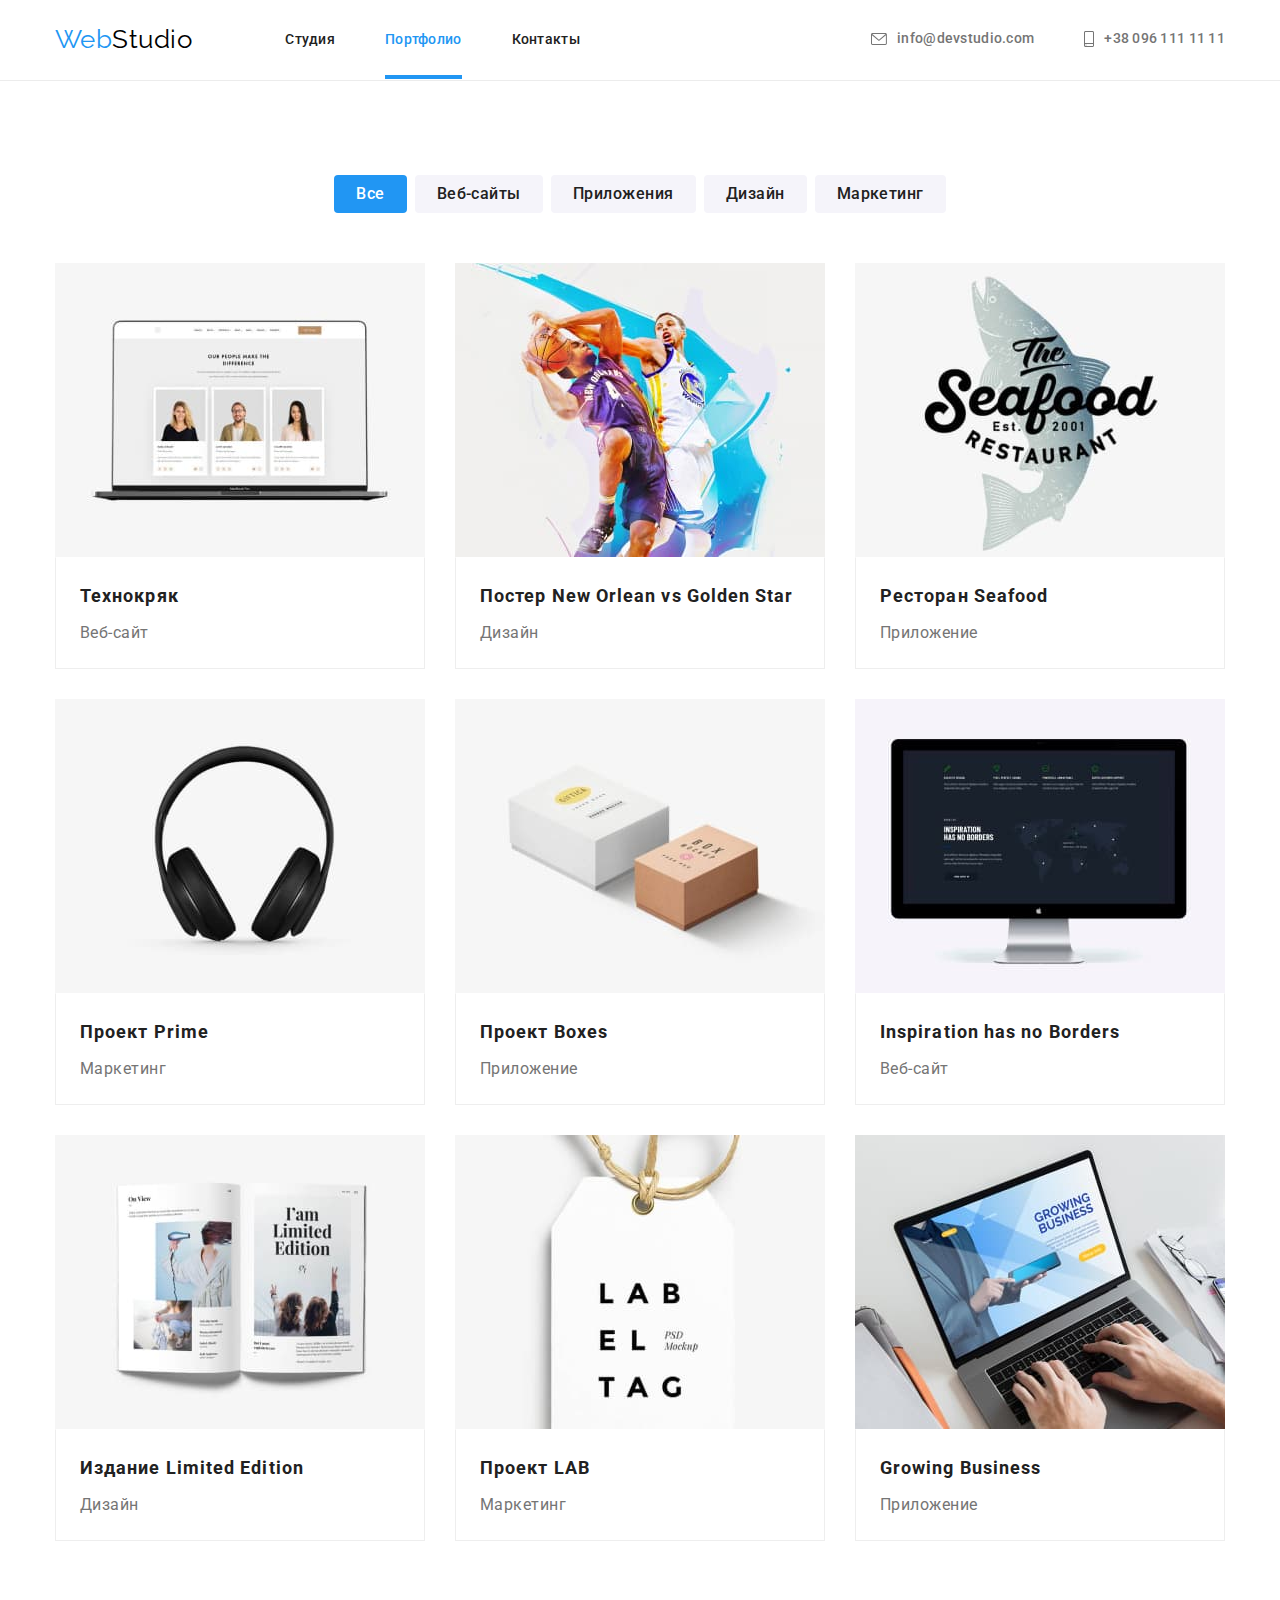
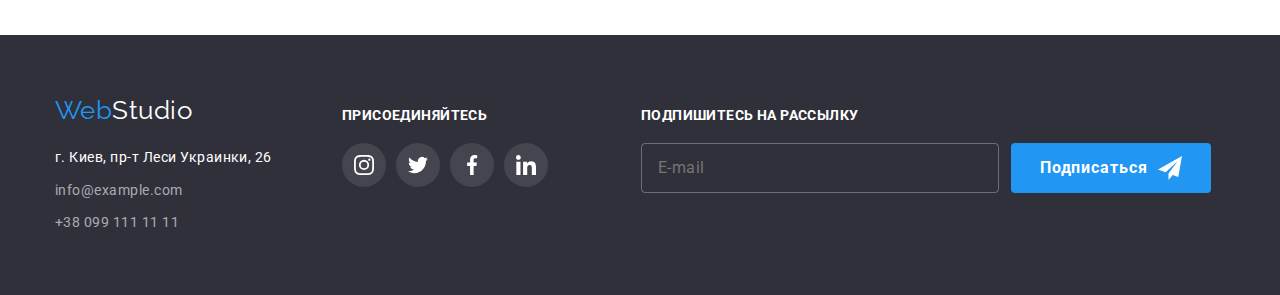
==== portfolio.html @ cc8db15d "Initial commit" ====
<!DOCTYPE html>
<html lang="ru">
<head>
  <meta charset="UTF-8">
  <meta http-equiv="X-UA-Compatible" content="IE=edge">
  <meta name="viewport" content="width=device-width, initial-scale=1.0">
  <title>Портфолио</title>
  <link href="https://fonts.googleapis.com/css2?family=Raleway:wght@700&family=Roboto:wght@400;500;700;900&display=swap" rel="stylesheet">
  <link rel="stylesheet" href="https://cdnjs.cloudflare.com/ajax/libs/modern-normalize/1.1.0/modern-normalize.min.css">
  <link rel="stylesheet" href="./css/styles.css">
</head>

<body class="page">

  <!-- Заголовок сайта -->
  <header class="page-header">
    <div class="container">
      <div class="header-set">
        <nav class="header-subset">
          <a href="./index.html" class="logo r-margin">Web<span class="logo-right">Studio</span></a>
      
          <ul class="site-nav">
            <li class="list-item"><a href="./index.html" class="link">Студия</a></li>
            <li class="list-item"><a href="./portfolio.html" class="link current">Портфолио</a></li>
            <li class="list-item"><a href="" class="link">Контакты</a></li>
          </ul>
        </nav>
  
        <ul class="site-contacts">
          <li class="list-item">
            <a href="mailto:info@devstudio.com" class="link"><svg class="email-icon"><use href="./images/icons.svg#icon-envelope"></use></svg>info@devstudio.com</a>
          </li>
          <li class="list-item">
            <a href="tel:+380961111111" class="link"><svg class="phone-icon"><use href="./images/icons.svg#icon-smartphone"></use></svg>+38 096 111 11 11</a>
          </li>
        </ul>
      </div>
    </div>
  </header>

  <main>
    <!-- Портфолио -->
    <section class="section">
      <div class="container">
        <h1 class="hidden">Наше портфолио <sup>*</sup></h1> <!-- Скроем при оформлении -->
        <!-- Список фильтров -->
        <ul class="portfolio">
          <li class="item"><button type="button" class="filter-button primary">Все</button></li>
          <li class="item"><button type="button" class="filter-button">Веб-сайты</button></li>
          <li class="item"><button type="button" class="filter-button">Приложения</button></li>
          <li class="item"><button type="button" class="filter-button">Дизайн</button></li>
          <li class="item"><button type="button" class="filter-button">Маркетинг</button></li>
        </ul>

        <!-- Список проектов -->
        <ul class="projects">
          <li class="item">
            <div class="item-top">
              <img src="./images/project1.jpg" alt="Изображение web-сайта Технокряк" width="370" class="img-no-gap">
              <p class="item-text">Технокряк это современная площадка распространения коронавируса. Компании используют эту платформу для цифрового
              шпионажа и атак на защищённые сервера конкурентов.</p>
            </div>
            <div class="item-bottom">
              <div class="card">
                <h2 class="title">Технокряк</h2>
                <p class="category">Веб-сайт</p>
              </div>
            </div>
          </li>
          <li class="item">
            <div class="item-top">
              <img src="./images/project2.jpg" alt="Изображение постера New Orlean vs Golden Star" width="370" class="img-no-gap">
              <p class="item-text">Lorem ipsum, dolor sit amet consectetur adipisicing elit. Eius tempore pariatur nesciunt autem laudantium incidunt dolores architecto blanditiis hic temporibus doloremque, ex aspernatur maxime! Dolor eligendi quia assumenda quaerat autem.</p>
            </div>  
            <div class="item-bottom">
              <div class="card">
                <h2 class="title">Постер New Orlean vs Golden Star</h2>
                <p class="category">Дизайн</p>
              </div>
            </div>
          </li>
          <li class="item">
            <div class="item-top">
              <img src="./images/project3.jpg" alt="Изображение логотипа приложения для ресторана Seafood" width="370" class="img-no-gap">
              <p class="item-text">Lorem ipsum dolor sit amet, consectetur adipisicing elit. Nostrum, ratione. Enim explicabo fugiat blanditiis reiciendis ab at deleniti nobis consequatur quia quaerat soluta, assumenda minima quidem iure eius. Voluptatibus itaque tenetur aliquid quia quo odio pariatur nulla dolore quae inventore dolorum consequatur accusamus harum delectus eos, nemo soluta architecto labore.</p>
            </div>  
            <div class="item-bottom">
              <div class="card">
                <h2 class="title">Ресторан Seafood</h2>
                <p class="category">Приложение</p>
              </div>
            </div>
          </li>
          <li class="item">
            <div class="item-top">
              <img src="./images/project4.jpg" alt="Изображение логотипа проекта Prime" width="370" class="img-no-gap">
              <p class="item-text">Lorem ipsum dolor sit amet consectetur adipisicing elit. A corrupti illum beatae vitae cumque suscipit eveniet repellat commodi laborum odit aspernatur, hic molestias possimus maxime facilis, ad tempora distinctio alias!</p>
            </div>  
            <div class="item-bottom">
              <div class="card">
                <h2 class="title">Проект Prime</h2>
                <p class="category">Маркетинг</p>
              </div>
            </div>
          </li>
          <li class="item">
            <div class="item-top">
              <img src="./images/project5.jpg" alt="Изображение логотипа приложения Boxes" width="370" class="img-no-gap">
              <p class="item-text">Lorem ipsum dolor sit amet consectetur adipisicing elit. Optio deserunt tempore ipsum incidunt alias? Pariatur rem beatae accusamus fugiat quos.</p>
            </div>
            <div class="item-bottom">
              <div class="card">
                <h2 class="title">Проект Boxes</h2>
                <p class="category">Приложение</p>
              </div>
            </div>
          </li>
          <li class="item">
            <div class="item-top">
              <img src="./images/project6.jpg" alt="Изображение web-сайта Inspiration has no Borders" width="370" class="img-no-gap">
              <p class="item-text">Lorem ipsum dolor sit amet consectetur adipisicing elit. Nulla, neque.</p>
            </div>
            <div class="item-bottom">
              <div class="card">
                <h2 class="title">Inspiration has no Borders</h2>
                <p class="category">Веб-сайт</p>
              </div>
            </div>
          </li>
          <li class="item">
            <div class="item-top">
              <img src="./images/project7.jpg" alt="Изображение издания Limited Edition" width="370" class="img-no-gap">
              <p class="item-text">Lorem ipsum dolor sit amet consectetur adipisicing elit. Magni quia voluptas id fugiat earum. Voluptate.</p>
            </div>
            <div class="item-bottom">
              <div class="card">
                <h2 class="title">Издание Limited Edition</h2>
                <p class="category">Дизайн</p>
              </div>
            </div>
          </li>
          <li class="item">
            <div class="item-top">
              <img src="./images/project8.jpg" alt="Изображение логотипа проекта LAB" width="370" class="img-no-gap">
              <p class="item-text">Lorem ipsum dolor sit amet consectetur adipisicing elit. Magni nemo atque facere molestiae optio, perspiciatis quod suscipit cum molestias, ipsum, recusandae saepe. Modi autem veritatis ullam nulla repellendus cupiditate ducimus doloribus eum quae iusto quam natus suscipit, perspiciatis eligendi! Explicabo incidunt, excepturi voluptatem aliquam nesciunt vero obcaecati quas doloremque accusamus.</p>
            </div>
            <div class="item-bottom">
              <div class="card">
                <h2 class="title">Проект LAB</h2>
                <p class="category">Маркетинг</p>
              </div>
            </div>
          </li>
          <li class="item">
            <div class="item-top">
              <img src="./images/project9.jpg" alt="Изображение экрана ноутбука с приложением Growing Business" width="370" class="img-no-gap">
              <p class="item-text">Lorem ipsum dolor sit amet consectetur adipisicing elit. Accusamus, nesciunt.</p>
            </div>
            <div class="item-bottom">
              <div class="card">
                <h2 class="title">Growing Business</h2>
                <p class="category">Приложение</p>
              </div>
            </div>
          </li>
        </ul>
      </div>
    </section>

  </main>

  <footer class="footer">
      <div class="container">
        <div class="main-footer">

          <div class="footer-left">
      
            <a href="./" class="logo">Web<span class="logo-bottom">Studio</span></a>
      
            <address class="text top-margin">
              <p class="address">г. Киев, пр-т Леси Украинки, 26</p>
              <a href="mailto:info@example.com" class="contacts">info@example.com</a>
              <a href="tel:+380991111111" class="contacts">+38 099 111 11 11</a>
            </address>
      
          </div>

          <div class="footer-center">
      
            <ul class="join-us">
      
              <li class="item">
                <a href="" class="link">
                  <svg class="icon">
                    <use href="./images/icons.svg#icon-instagram-grey"></use>
                  </svg>
                </a>
              </li>
      
              <li class="item">
                <a href="" class="link">
                  <svg class="icon">
                    <use href="./images/icons.svg#icon-twitter-grey"></use>
                  </svg>
                </a>
              </li>
      
              <li class="item">
                <a href="" class="link">
                  <svg class="icon">
                    <use href="./images/icons.svg#icon-facebook-grey"></use>
                  </svg>
                </a>
              </li>
      
              <li class="item">
                <a href="" class="link">
                  <svg class="icon">
                    <use href="./images/icons.svg#icon-linkedin-grey"></use>
                  </svg>
                </a>
              </li>
      
            </ul>
      
          </div>

        <div class="footer-right">
        
          <form name="signup-form">
            <div class="signup-form">
        
              <div class="signup-email">
                <label for="signup-email" class="signup-label">Подпишитесь на рассылку</label>
                <input type="email" placeholder="E-mail" class="signup-input" name="email" id="signup-email">
              </div>
        
              <div class="signup-btn">
                <button type="submit" class="signup-button">
                  <span>Подписаться</span>
                  <svg class="signup-icon">
                    <use href="./images/icons.svg#icon-btn-sign"></use>
                  </svg>
                </button>
              </div>
        
            </div>
          </form>
        
        </div>


        </div>
      </div>
  </footer>

</body>
</html>
---- css/styles.css ----
/* ===== ===== Блок css-переменных ===== ===== */
:root {
  --main-text-color: #757575;
  --title-text-color: #212121;
  --accent-color: #2196f3;
  --primary-bg-color: #ffffff;
  --top-section-bg-color: #2f303a;
  --team-section-bg-color: #f5f4fa;
  --footer-bg-color: #2f303a;
  --footer-text-color: rgba(255, 255, 255, 0.6);
  --logo-right-color: #000000;
  --logo-bottom-right-color: #ffffff;
  --primary-button-text-color: #ffffff;
  --primary-button-bg-color: #2196f3;
  --button-text-color: #212121;
  --button-bg-color: #f5f4fa;
  /* --hero-bg-color: #2f303a; */
  --hero-bg-color: #c4c4c4;
  --footer-bg-color: #2f303a;
  --header-line-color: #ececec;
  --project-item-border-color: #eeeeee;
  --icon-main-color: #a8b1b8;

  --header-item-right-margin: 50px;
  --header-top-margin: 24px;
  --header-bottom-margin: 25px;
  --logo-right-margin: 93px;

  --footer-top-bottom-padding: 60px;
  --footer-bottom-margin: 20px;
  --footer-item-margin: 9px;

  --container-width: 1200px;
  --container-gutter: 30px;
  --container-items: 1;
}

/* ===== ===== Глобальный сброс стилей некоторым тэгам ===== ===== */
p,
h1,
h2,
h3 {
  margin: 0;
}

button {
  cursor: pointer;
}

ul {
  margin: 0;
  padding: 0;
  list-style: none;
}

/* Класс для скрытия зазоров у элемента img */
.img-no-gap {
  display: block;
}

/* временный класс для скрытия элементов */
.hidden {
  display: none;
}

/* Класс для оформления основной страницы */
.page {
  background-color: var(--primary-bg-color);
  color: var(--main-text-color);

  font-family: Roboto, sans-serif;
  letter-spacing: 0.03em;
}

/* Класс для оформления заголовка */

.page-header {
  background-color: var(--primary-bg-color);
  border-bottom: 1px solid var(--header-line-color);
  padding-top: var(--header-top-margin);
  padding-bottom: var(--header-bottom-margin);
}

/* Класс для оформления основного контейнера */

.container {
  margin-left: auto;
  margin-right: auto;
  width: var(--container-width);
  padding: 0 calc(var(--container-gutter) / 2);
  /* для тестирования */
  /* outline: 1px dotted darkblue; */
}

/* Класс для оформления дизайна основного flexbox в header */

.header-set {
  display: flex;
  /* Для двух элементов (<nav> и <ul>) оставим space-between */
  justify-content: space-between;
  align-items: center;
}

.header-subset {
  display: flex;
  align-items: center;
}

/* Классы для оформления лого сайта */
.logo {
  color: var(--accent-color);

  font-family: Raleway, sans-serif;
  font-size: 26px;
  line-height: 1.19;
  text-decoration: none;
}

.logo.r-margin {
  margin-right: var(--logo-right-margin);
}

.logo-right {
  color: var(--logo-right-color);
}

.logo-bottom {
  color: var(--logo-bottom-right-color);
}

/* ===== ===== Классы для оформления footer-секции ===== ===== */
.footer {
  background-color: var(--footer-bg-color);
  /* max-width: 1600px; */
  margin-left: auto;
  margin-right: auto;
  padding-top: var(--footer-top-bottom-padding);
  padding-bottom: var(--footer-top-bottom-padding);
}

.main-footer {
  display: flex;
}

.footer-center {
  padding-top: 48px;
  padding-left: 70px;
  /* outline: 1px dotted grey; */
}

.footer .top-margin {
  margin-top: var(--footer-bottom-margin);
}

.footer .text {
  display: flex;
  flex-direction: column;
  font-style: normal;
  font-size: 14px;
  line-height: 1.71;
}

.footer .address {
  color: var(--primary-bg-color);
}

.footer .contacts {
  color: var(--footer-text-color);

  text-decoration: none;
  margin-top: var(--footer-item-margin);

  transition: color 250ms cubic-bezier(0.4, 0, 0.2, 1);
}

.footer .contacts:hover,
.footer .contacts:focus {
  color: var(--accent-color);
}

.join-us {
  display: flex;
  gap: 10px;
  position: relative;
}

.join-us::before {
  content: 'Присоединяйтесь';
  position: absolute;
  top: calc(-20px - 16px);
  left: 0;
  color: var(--primary-bg-color);
  text-transform: uppercase;
  font-weight: 700;
  font-size: 14px;
  line-height: calc(16 / 14);
  letter-spacing: 0.03em;
}

.join-us .item {
  width: 44px;
  height: 44px;
}

.join-us .link {
  width: 100%;
  height: 100%;
  border-radius: 50%;
  background-color: rgba(255, 255, 255, 0.1);
  color: var(--primary-bg-color);
  display: flex;
  align-items: center;
  justify-content: center;

  transition: background-color 250ms cubic-bezier(0.4, 0, 0.2, 1),
    color 250ms cubic-bezier(0.4, 0, 0.2, 1);
}

.join-us .icon {
  width: 20px;
  height: 20px;
  fill: currentcolor;
}

.join-us .link:hover,
.join-us .link:focus {
  background-color: var(--accent-color);
  color: var(--primary-bg-color);
}

.footer-right {
  /* outline: 1px dotted grey; */
  margin-left: 93px;
  padding-top: 12px;
}

.signup-form {
  display: flex;
  flex-direction: row;
  /* outline: 1px dotted grey; */
}

.signup-label {
  display: block;
  color: var(--primary-bg-color);
  font-weight: 700;
  font-size: 14px;
  line-height: calc(16 / 14);
  letter-spacing: 0.03em;
  text-transform: uppercase;
  margin-bottom: 20px;
}

.signup-input {
  display: block;
  border: 1px solid rgba(255, 255, 255, 0.3);
  border-radius: 4px;
  background-color: transparent;
  width: 358px;
  height: 50px;

  color: rgba(255, 255, 255, 0.6);
  font-weight: 400;
  font-size: 16px;
  line-height: calc(20 / 16);
  letter-spacing: 0.03em;

  padding-left: 16px;
}

.signup-email:focus {
  /* box-shadow: 0px 4px 4px rgba(0, 0, 0, 0.15); */
}

.signup-btn {
  margin-top: 36px;
  margin-left: 12px;
}

.signup-button {
  background-color: var(--accent-color);
  border: none;
  border-radius: 4px;
  width: 200px;
  height: 50px;

  color: var(--primary-bg-color);
  font-weight: 700;
  font-size: 16px;
  line-height: calc(30 / 16);
  letter-spacing: 0.06em;
  display: flex;
  align-items: center;
  justify-content: center;
}

.signup-icon {
  width: 24px;
  height: 24px;
  margin-left: 10px;
  fill: currentcolor;
}

/* ===== ===== Стилизация навигации сайта ===== ===== */

.site-nav {
  display: flex;
}

.site-nav .link {
  color: var(--title-text-color);

  font-weight: 500;
  font-size: 14px;
  line-height: 1.14;
  letter-spacing: 0.02em;

  text-decoration: none;

  transition: color 250ms cubic-bezier(0.4, 0, 0.2, 1);
}

.site-nav > .list-item:not(:last-child) {
  margin-right: var(--header-item-right-margin);
}

.site-nav .link.current {
  position: relative;
  color: var(--accent-color);
}

.site-nav .link.current::after {
  content: '';
  position: absolute;
  left: 0;
  bottom: -32px;
  width: 100%;
  height: 4px;
  background-color: var(--accent-color);
}

/* ===== ===== Стилизация контактов сайта ===== ===== */
.site-contacts {
  display: flex;
}

.site-contacts > .list-item {
  align-items: center;
}

.site-contacts > .list-item:not(:last-child) {
  margin-right: var(--header-item-right-margin);
}

.email-icon {
  width: 16px;
  height: 12px;
  margin-right: 10px;
  fill: currentcolor;
}

.phone-icon {
  width: 10px;
  height: 16px;
  margin-right: 10px;
  fill: currentcolor;
}

.site-contacts .link {
  color: var(--main-text-color);

  font-weight: 500;
  font-size: 14px;
  line-height: 1.14;
  letter-spacing: 0.02em;
  text-decoration: none;

  display: flex;
  align-items: center;
  justify-content: center;

  transition: color 250ms cubic-bezier(0.4, 0, 0.2, 1);
}

/* Стилизация ссылок для состояний hover, focus */
.site-nav .link:hover,
.site-nav .link:focus,
.site-contacts .link:hover,
.site-contacts .link:focus {
  color: var(--accent-color);
}

/* ===== ===== Класс для оформления Hero-секции ===== ===== */

.hero {
  background-color: var(--hero-bg-color);
  max-width: 1600px;
  height: 600px;
  margin: 0 auto;
  text-align: center;
  padding: 200px 0;
  background-image: linear-gradient(to right, rgba(47, 48, 58, 0.4), rgba(47, 48, 58, 0.4)),
    url('../images/hero.jpg');
  background-repeat: no-repeat;
  background-position: center;
  background-size: cover;
}

.hero-title {
  color: var(--primary-bg-color);
  font-weight: 900;
  font-size: 44px;
  line-height: 1.36;
  letter-spacing: 0.06em;
  text-transform: uppercase;
  max-width: 696px;
  margin-left: auto;
  margin-right: auto;
  margin-bottom: 30px;
}

/* Универсальный класс для определения padding-top и padding bottom  */

.section {
  padding-top: 94px;
  padding-bottom: 94px;
  /* outline: 1px dotted darkblue; */
}

.section.no-padding {
  padding-bottom: 0;
}

/* Класс для оформления заголовков разделов */
.section-title {
  color: var(--title-text-color);

  font-size: 36px;
  line-height: 1.17;
  text-align: center;
  margin-bottom: 50px;
}

/* ===== ===== Классы для оформления раздела Особенности ===== ===== */
.features {
  display: flex;
  --container-items: 4;
}

.features .item {
  flex-basis: calc(var(--container-width) / var(--container-items) - var(--container-gutter));
  margin-right: var(--container-gutter);
}

.features .item:last-child {
  margin-right: 0;
}

.features-logo {
  width: 270px;
  height: 120px;
  background-color: var(--team-section-bg-color);
  margin-bottom: 30px;
  padding: 25px 100px;
}

.features-icon {
  width: 70px;
  height: 70px;
}

.features .title {
  color: var(--title-text-color);

  font-size: 14px;
  line-height: 1.14;
  text-transform: uppercase;
}

.features .text {
  font-size: 14px;
  line-height: 1.71;
  margin-top: 10px;
}

/* ===== ===== Классы для оформления секции "Чем мы занимаемся" ===== ===== */

.about {
  display: flex;
  --container-items: 3;
}

.about .item {
  flex-basis: calc(var(--container-width) / var(--container-items) - var(--container-gutter));
  margin-right: var(--container-gutter);
  position: relative;
}

.about .item:last-child {
  margin-right: 0;
}

.about .item-description {
  position: absolute;
  bottom: 0;
  left: 0;
  width: 100%;
  padding-top: 27px;
  padding-bottom: 27px;
  color: var(--primary-bg-color);
  /* color: grey; */
  background-color: rgba(47, 48, 58, 0.8);
  font-weight: 700;
  font-size: 14px;
  line-height: calc(16 / 14);
  text-align: center;
  letter-spacing: 0.03em;
  text-transform: uppercase;
}

/* ===== ===== Классы для оформления секции "Наша команда" ===== ===== */

.section.special {
  background-color: var(--team-section-bg-color);
  /* max-width: 1600px; */
  margin-left: auto;
  margin-right: auto;
}

.employee {
  display: flex;
  --container-items: 4;
  gap: 30px;
  /* outline: 1px dotted darkblue; */
}

.employee > .item {
  flex-basis: calc(var(--container-width) / var(--container-items) - var(--container-gutter));
  /* margin-right: var(--container-gutter); */
  background-color: var(--primary-bg-color);
  border-radius: 0px 0px 4px 4px;
  box-shadow: 0px 1px 3px rgba(0, 0, 0, 0.12), 0px 1px 1px rgba(0, 0, 0, 0.14),
    0px 2px 1px rgba(0, 0, 0, 0.2);
  /* outline: 1px solid darkgreen; */
}

.employee .card {
  padding-top: 30px;
  padding-bottom: 30px;
  text-align: center;
}

.employee .title {
  color: var(--title-text-color);

  font-weight: 500;
  font-size: 16px;
  line-height: 1.19;
  text-align: center;
  margin-bottom: 10px;
}

.employee .position {
  font-size: 16px;
  line-height: 1.19;
  text-align: center;
  margin-bottom: 16px;
}

.social-links {
  display: flex;
  --container-items: 4;
  gap: 10px;
  margin-left: 32px;
  margin-right: 32px;
}

.social-links .item {
  /* display: block; */
  width: 44px;
  height: 44px;
  /* padding: 12px; */
  /* border-radius: 50%; */
  /* border: 1px dotted grey; */
}

.social-links .link {
  width: 100%;
  height: 100%;
  /* padding: 12px; */
  border-radius: 50%;
  background-color: var(--primary-bg-color);
  display: flex;
  align-items: center;
  justify-content: center;
  color: #afb1b8;
  /* border: 1px dotted grey; */
  transition: background-color 250ms cubic-bezier(0.4, 0, 0.2, 1),
    color 250ms cubic-bezier(0.4, 0, 0.2, 1);
}

.social-links .icon {
  width: 20px;
  height: 20px;
  fill: currentcolor;
}

.social-links .link:hover,
.social-links .link:focus {
  background-color: var(--accent-color);
  color: var(--primary-bg-color);
}

/* ========== Классы для оформления секции Постоянные клиенты ========== */

.clients {
  display: flex;
  --container-items: 6;
  gap: 30px;
}

.clients .item {
  flex-basis: calc(var(--container-width) / var(--container-items) - var(--container-gutter));
}

.client-link {
  width: 100%;
  height: 100%;
  border-radius: 4px;
  border: 1px solid var(--icon-main-color);
  background-color: var(--primary-bg-color);
  color: var(--icon-main-color);
  display: flex;
  padding: 16px 32px;
  align-items: center;
  justify-content: center;

  transition: color 250ms cubic-bezier(0.4, 0, 0.2, 1), border 250ms cubic-bezier(0.4, 0, 0.2, 1);
}

.client-icon {
  fill: currentcolor;
}

.client-link:hover,
.client-link:focus {
  color: var(--accent-color);
  border: 1px solid var(--accent-color);
}

/* ===== ===== Классы для оформления информации о проектах ===== ===== */
.projects {
  display: flex;
  flex-wrap: wrap;
  gap: 30px;
  --container-items: 3;
}

.projects > .item {
  flex-basis: calc(var(--container-width) / var(--container-items) - var(--container-gutter));
  /* overflow: hidden; */
  transition: box-shadow 250ms cubic-bezier(0.4, 0, 0.2, 1);
}

.projects .item:hover {
  box-shadow: 0px 1px 1px rgba(0, 0, 0, 0.12), 0px 4px 4px rgba(0, 0, 0, 0.06),
    1px 4px 6px rgba(0, 0, 0, 0.16);
}

.projects .item:hover .item-text {
  transform: translateY(0%);
}

.projects .item-top {
  position: relative;
  overflow: hidden;
}

.projects .item-text {
  position: absolute;
  width: 100%;
  height: 100%;
  top: 0;
  left: 0;
  color: var(--primary-bg-color);
  background-color: rgba(33, 150, 243, 0.9);
  padding: 63px 24px;
  font-size: 18px;
  line-height: calc(28 / 18);
  letter-spacing: 0.03em;
  transform: translateY(101%);
  transition: transform 250ms cubic-bezier(0.4, 0, 0.2, 1);
}

.projects .item-bottom {
  border: 1px solid var(--project-item-border-color);
  border-top: 1px solid transparent;
}

.projects .card {
  padding: 20px 24px;
}

.projects .title {
  color: var(--title-text-color);

  font-size: 18px;
  line-height: 2;
  letter-spacing: 0.06em;
  margin-bottom: 4px;
}

.projects .category {
  font-size: 16px;
  line-height: 1.87;
}

/* ===== ===== Классы для оформления кнопок ===== ===== */
.portfolio {
  display: flex;
  justify-content: center;
  margin-bottom: 50px;
}

.portfolio > .item:not(:last-child) {
  margin-right: 8px;
}

.button {
  display: inline-block; /* возможно что это лишнее */
  border-radius: 4px;
  padding: 10px 32px;
  min-width: 200px;
  color: var(--button-text-color);
  background-color: var(--button-bg-color);
  border-style: none;

  font-family: inherit;
  font-weight: 500;
  font-size: 16px;
  line-height: 1.62;
  letter-spacing: 0.03em;
}

.filter-button {
  display: inline-block; /* возможно что это лишнее */
  border-radius: 4px;
  padding: 6px 22px;
  color: var(--button-text-color);
  background-color: var(--button-bg-color);
  border-style: none;

  font-family: inherit;
  font-weight: 500;
  font-size: 16px;
  line-height: calc(26 / 16);
  letter-spacing: 0.03em;

  transition: color 250ms cubic-bezier(0.4, 0, 0.2, 1),
    background-color 250ms cubic-bezier(0.4, 0, 0.2, 1),
    box-shadow 250ms cubic-bezier(0.4, 0, 0.2, 1);
}

.filter-button.primary {
  color: var(--primary-button-text-color);
  background-color: var(--primary-button-bg-color);
}

.button.primary {
  color: var(--primary-button-text-color);
  background-color: var(--primary-button-bg-color);
  box-shadow: 0px 4px 4px rgba(0, 0, 0, 0.15);
  font-weight: 700;
  line-height: calc(30 / 16);
  letter-spacing: 0.06em;

  transition: background-color 250ms cubic-bezier(0.4, 0, 0.2, 1);
}

.button.primary:hover,
.button.primary:focus {
  background-color: #188ce8;
}

.filter-button:hover,
.filter-button:focus {
  color: var(--primary-button-text-color);
  background-color: var(--primary-button-bg-color);
  box-shadow: 0px 3px 1px rgba(0, 0, 0, 0.1), 0px 1px 2px rgba(0, 0, 0, 0.08),
    0px 2px 2px rgba(0, 0, 0, 0.12);
}

/* ===== ===== Классы для оформления модального окна ===== ===== */

.backdrop {
  position: fixed;
  width: 100vw;
  height: 100vh;
  top: 0;
  left: 0;
  background-color: rgba(0, 0, 0, 0.2);
  opacity: 1;
  transition: all 1250ms cubic-bezier(0.4, 0, 0.2, 1);
}

.modal {
  position: absolute;
  top: 50%;
  left: 50%;
  transform: translate(-50%, -50%) scale(1);

  min-width: 528px;
  min-height: 581px;
  background-color: var(--primary-bg-color);
  border-radius: 4px;
  box-shadow: 0px 1px 3px rgba(0, 0, 0, 0.12), 0px 1px 1px rgba(0, 0, 0, 0.14),
    0px 2px 1px rgba(0, 0, 0, 0.2);

  padding: 40px;
  /* text-align: center; */

  transition: transform 1250ms cubic-bezier(0.4, 0, 0.2, 1);
}

.backdrop.is-hidden {
  visibility: hidden;
  opacity: 0;
  pointer-events: none;
}

.backdrop.is-hidden .modal {
  transform: translate(-50%, -50%) scale(0);
}

.backdrop .button {
  padding: 0px;
}

.close-btn {
  position: absolute;
  top: 8px;
  right: 8px;
  border-radius: 50%;
  background-color: var(--primary-bg-color);
  border: 1px solid rgba(0, 0, 0, 0.1);
  padding: 0px;
  width: 30px;
  height: 30px;

  display: flex;
  align-items: center;
  justify-content: center;
}

.close-btn:hover .close-btn-icon,
.close-btn:focus .close-btn-icon {
  fill: var(--accent-color);
}

.close-btn-icon {
  fill: black;
  width: 18px;
  height: 18px;

  transition: fill 250ms cubic-bezier(0.4, 0, 0.2, 1);
}

.form-title {
  color: var(--title-text-color);
  font-weight: 700;
  font-size: 20px;
  line-height: calc(23 / 20);
  letter-spacing: 0.03em;

  margin-bottom: 12px;
  text-align: center;
}

.form-field {
  margin-bottom: 10px;

  /* outline: 1px dotted grey; */
  position: relative;
  display: flex;
  flex-direction: column;
}

/* .form-field:hover .form-icon, */
.form-field:focus-within .form-icon {
  fill: var(--accent-color);
}

/* .form-input:hover, */
.form-input:focus {
  outline: none;
  border-color: var(--accent-color);
}

.form-label {
  color: var(--main-text-color);
  margin-bottom: 4px;
  font-weight: 400;
  font-size: 12px;
  line-height: calc(14 / 12);
  letter-spacing: 0.01em;
}

.form-icon {
  height: 18px;
  width: 18px;
  fill: var(--title-text-color);
  display: inline-block;
  position: absolute;
  top: 50%;
  left: 12px;

  transition: all 250ms cubic-bezier(0.4, 0, 0.2, 1);
}

.form-input {
  /* display: block; */
  color: rgba(117, 117, 117, 0.5);
  height: 40px;
  width: 100%;
  padding: 12px 12px 12px 42px;
  color: var(--main-text-color);
  font-weight: 400;
  font-size: 14px;
  line-height: calc(16 / 14);
  letter-spacing: 0.03em;

  /* border: 1px solid rgba(33, 33, 33, 0.2); */
  border-width: 1px;
  border-style: solid;
  border-color: rgba(33, 33, 33, 0.2);
  border-radius: 4px;

  transition: border-color 250ms cubic-bezier(0.4, 0, 0.2, 1);
}

.form-comment {
  /* height: 138px; */
  /* width: 100%; */
}

.comment-input {
  margin-top: 4px;
  height: 138px;
  width: 100%;
  padding: 12px 16px;
  color: var(--main-text-color);
  font-weight: 400;
  font-size: 14px;
  line-height: calc(16 / 14);
  letter-spacing: 0.03em;
  border: 1px solid rgba(33, 33, 33, 0.2);
  border-radius: 4px;
  resize: none;

  transition: border 250ms cubic-bezier(0.4, 0, 0.2, 1);
}

.comment-input:focus {
  outline: none;
  border: 1px solid var(--accent-color);
}

.comment-input::placeholder {
  color: rgba(117, 117, 117, 0.5);
  font-weight: 400;
  font-size: 14px;
  line-height: calc(16 / 14);
  letter-spacing: 0.01em;
}

.form-agreement {
  margin-top: 20px;
  margin-bottom: 30px;

  /* outline: 1px dotted grey; */
}

.check-text {
  color: var(--main-text-color);
  font-weight: 400;
  font-size: 14px;
  line-height: calc(24 / 14);
  letter-spacing: 0.03em;
  display: flex;
  align-items: center;
  justify-content: center;
}

.check-text span {
  width: 16px;
  height: 15px;
  border: 2px solid var(--title-text-color);
  border-radius: 1px;
  margin-right: 8px;

  display: flex;
  align-items: center;
  justify-content: center;
}

.input-icon-check {
  fill: var(--primary-bg-color);
}

.input-check:checked + .check-text span {
  background-color: var(--accent-color);
  border: none;
}

.form-link {
  color: var(--accent-color);
}

.form-button {
  display: block;
  color: var(--primary-bg-color);
  background-color: var(--accent-color);
  box-shadow: 0px 4px 4px rgba(0, 0, 0, 0.15);
  border: none;
  border-radius: 4px;

  width: 200px;
  height: 50px;
  margin-left: auto;
  margin-right: auto;

  font-weight: 700;
  font-size: 16px;
  line-height: calc(30 / 16);
  letter-spacing: 0.06em;
  transition: background-color 250ms cubic-bezier(0.4, 0, 0.2, 1);
}

.form-button:hover,
.form-button:focus {
  background-color: #188ce8;
}

.visually-hidden {
  position: absolute;
  white-space: nowrap;
  width: 1px;
  height: 1px;
  overflow: hidden;
  border: 0;
  padding: 0;
  clip: rect(0 0 0 0);
  clip-path: inset(50%);
  margin: -1px;
}

/* ===== ===== The end! ===== ===== */
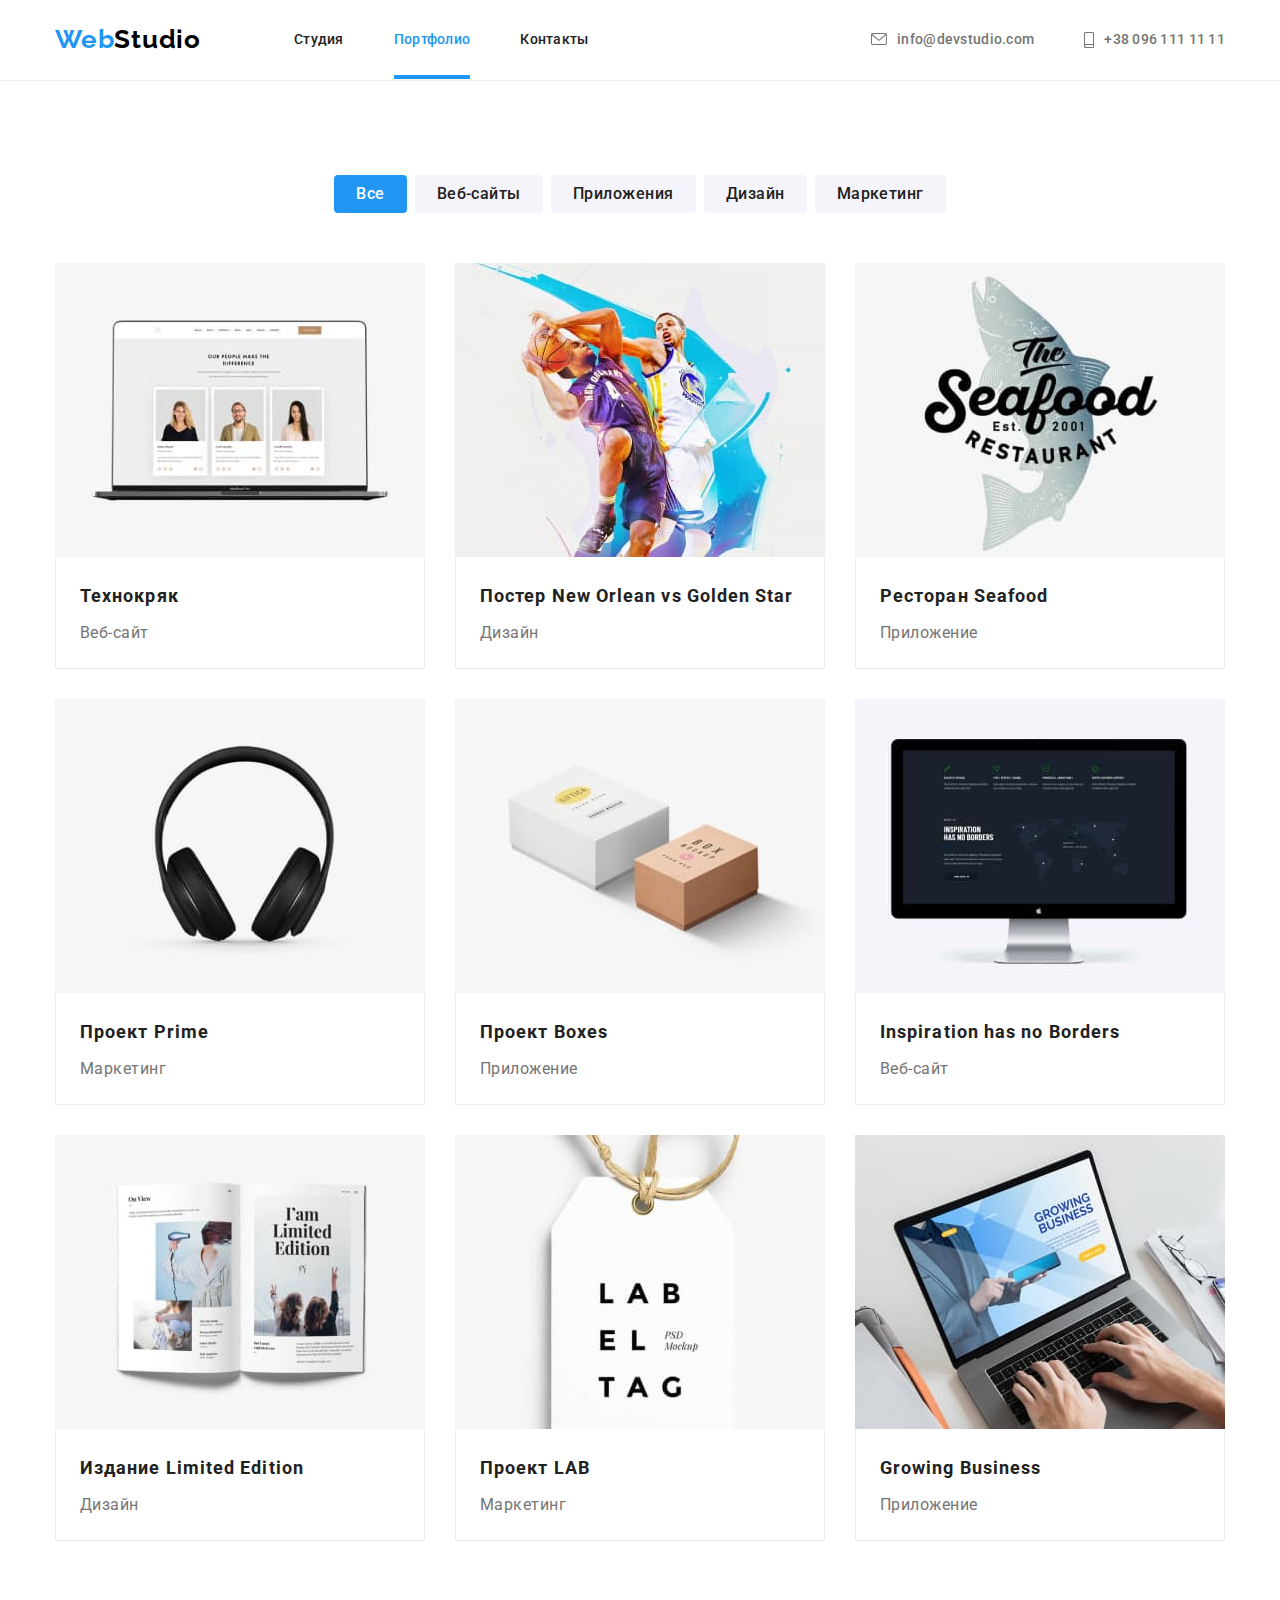
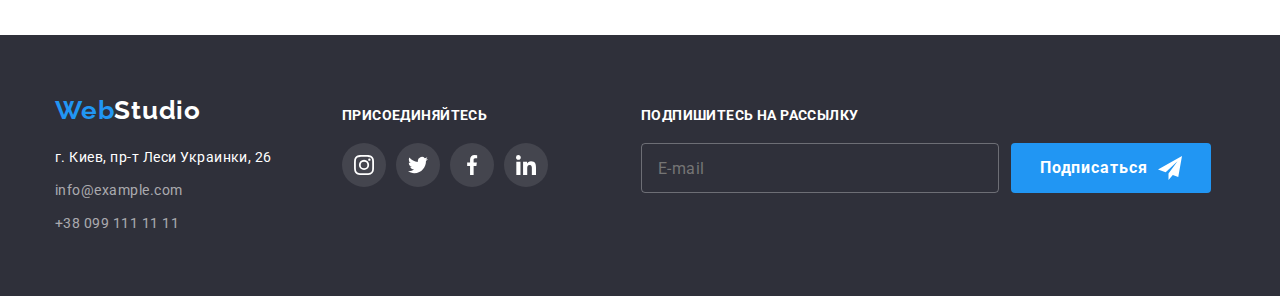
==== commit dc3fc62b: "Change to BEM naming convention" ====
--- a/portfolio.html
+++ b/portfolio.html
@@ -7,7 +7,7 @@
   <title>Портфолио</title>
   <link href="https://fonts.googleapis.com/css2?family=Raleway:wght@700&family=Roboto:wght@400;500;700;900&display=swap" rel="stylesheet">
   <link rel="stylesheet" href="https://cdnjs.cloudflare.com/ajax/libs/modern-normalize/1.1.0/modern-normalize.min.css">
-  <link rel="stylesheet" href="./css/styles.css">
+  <link rel="stylesheet" href="./css/main.min.css">
 </head>
 
 <body class="page">
@@ -17,21 +17,21 @@
     <div class="container">
       <div class="header-set">
         <nav class="header-subset">
-          <a href="./index.html" class="logo r-margin">Web<span class="logo-right">Studio</span></a>
+          <a href="./index.html" class="logo logo__r-margin">Web<span class="logo__right">Studio</span></a>
       
           <ul class="site-nav">
-            <li class="list-item"><a href="./index.html" class="link">Студия</a></li>
-            <li class="list-item"><a href="./portfolio.html" class="link current">Портфолио</a></li>
-            <li class="list-item"><a href="" class="link">Контакты</a></li>
+            <li class="site-nav__item"><a href="./index.html" class="site-nav__link">Студия</a></li>
+            <li class="site-nav__item"><a href="./portfolio.html" class="site-nav__link site-nav__link_current">Портфолио</a></li>
+            <li class="site-nav__item"><a href="" class="site-nav__link">Контакты</a></li>
           </ul>
         </nav>
   
         <ul class="site-contacts">
+          <li class="site-contacts__item">
+            <a href="mailto:info@devstudio.com" class="site-contacts__link"><svg class="site-contacts__email-icon"><use href="./images/icons.svg#icon-envelope"></use></svg>info@devstudio.com</a>
+          </li>
           <li class="list-item">
-            <a href="mailto:info@devstudio.com" class="link"><svg class="email-icon"><use href="./images/icons.svg#icon-envelope"></use></svg>info@devstudio.com</a>
-          </li>
-          <li class="list-item">
-            <a href="tel:+380961111111" class="link"><svg class="phone-icon"><use href="./images/icons.svg#icon-smartphone"></use></svg>+38 096 111 11 11</a>
+            <a href="tel:+380961111111" class="site-contacts__link"><svg class="site-contacts__phone-icon"><use href="./images/icons.svg#icon-smartphone"></use></svg>+38 096 111 11 11</a>
           </li>
         </ul>
       </div>
@@ -45,121 +45,121 @@
         <h1 class="hidden">Наше портфолио <sup>*</sup></h1> <!-- Скроем при оформлении -->
         <!-- Список фильтров -->
         <ul class="portfolio">
-          <li class="item"><button type="button" class="filter-button primary">Все</button></li>
-          <li class="item"><button type="button" class="filter-button">Веб-сайты</button></li>
-          <li class="item"><button type="button" class="filter-button">Приложения</button></li>
-          <li class="item"><button type="button" class="filter-button">Дизайн</button></li>
-          <li class="item"><button type="button" class="filter-button">Маркетинг</button></li>
+          <li class="portfolio__item"><button type="button" class="portfolio__filter-button portfolio__filter-button_primary">Все</button></li>
+          <li class="portfolio__item"><button type="button" class="portfolio__filter-button">Веб-сайты</button></li>
+          <li class="portfolio__item"><button type="button" class="portfolio__filter-button">Приложения</button></li>
+          <li class="portfolio__item"><button type="button" class="portfolio__filter-button">Дизайн</button></li>
+          <li class="portfolio__item"><button type="button" class="portfolio__filter-button">Маркетинг</button></li>
         </ul>
 
         <!-- Список проектов -->
         <ul class="projects">
-          <li class="item">
-            <div class="item-top">
+          <li class="projects__item">
+            <div class="projects__item_top">
               <img src="./images/project1.jpg" alt="Изображение web-сайта Технокряк" width="370" class="img-no-gap">
-              <p class="item-text">Технокряк это современная площадка распространения коронавируса. Компании используют эту платформу для цифрового
+              <p class="projects__item-text">Технокряк это современная площадка распространения коронавируса. Компании используют эту платформу для цифрового
               шпионажа и атак на защищённые сервера конкурентов.</p>
             </div>
-            <div class="item-bottom">
-              <div class="card">
-                <h2 class="title">Технокряк</h2>
-                <p class="category">Веб-сайт</p>
-              </div>
-            </div>
-          </li>
-          <li class="item">
-            <div class="item-top">
+            <div class="projects__item_bottom">
+              <div class="projects__card">
+                <h2 class="projects__title">Технокряк</h2>
+                <p class="projects__category">Веб-сайт</p>
+              </div>
+            </div>
+          </li>
+          <li class="projects__item">
+            <div class="projects__item_top">
               <img src="./images/project2.jpg" alt="Изображение постера New Orlean vs Golden Star" width="370" class="img-no-gap">
-              <p class="item-text">Lorem ipsum, dolor sit amet consectetur adipisicing elit. Eius tempore pariatur nesciunt autem laudantium incidunt dolores architecto blanditiis hic temporibus doloremque, ex aspernatur maxime! Dolor eligendi quia assumenda quaerat autem.</p>
+              <p class="projects__item-text">Lorem ipsum, dolor sit amet consectetur adipisicing elit. Eius tempore pariatur nesciunt autem laudantium incidunt dolores architecto blanditiis hic temporibus doloremque, ex aspernatur maxime! Dolor eligendi quia assumenda quaerat autem.</p>
             </div>  
-            <div class="item-bottom">
-              <div class="card">
-                <h2 class="title">Постер New Orlean vs Golden Star</h2>
-                <p class="category">Дизайн</p>
-              </div>
-            </div>
-          </li>
-          <li class="item">
-            <div class="item-top">
+            <div class="projects__item_bottom">
+              <div class="projects__card">
+                <h2 class="projects__title">Постер New Orlean vs Golden Star</h2>
+                <p class="projects__category">Дизайн</p>
+              </div>
+            </div>
+          </li>
+          <li class="projects__item">
+            <div class="projects__item_top">
               <img src="./images/project3.jpg" alt="Изображение логотипа приложения для ресторана Seafood" width="370" class="img-no-gap">
-              <p class="item-text">Lorem ipsum dolor sit amet, consectetur adipisicing elit. Nostrum, ratione. Enim explicabo fugiat blanditiis reiciendis ab at deleniti nobis consequatur quia quaerat soluta, assumenda minima quidem iure eius. Voluptatibus itaque tenetur aliquid quia quo odio pariatur nulla dolore quae inventore dolorum consequatur accusamus harum delectus eos, nemo soluta architecto labore.</p>
+              <p class="projects__item-text">Lorem ipsum dolor sit amet, consectetur adipisicing elit. Nostrum, ratione. Enim explicabo fugiat blanditiis reiciendis ab at deleniti nobis consequatur quia quaerat soluta, assumenda minima quidem iure eius. Voluptatibus itaque tenetur aliquid quia quo odio pariatur nulla dolore quae inventore dolorum consequatur accusamus harum delectus eos, nemo soluta architecto labore.</p>
             </div>  
-            <div class="item-bottom">
-              <div class="card">
-                <h2 class="title">Ресторан Seafood</h2>
-                <p class="category">Приложение</p>
-              </div>
-            </div>
-          </li>
-          <li class="item">
-            <div class="item-top">
+            <div class="projects__item_bottom">
+              <div class="projects__card">
+                <h2 class="projects__title">Ресторан Seafood</h2>
+                <p class="projects__category">Приложение</p>
+              </div>
+            </div>
+          </li>
+          <li class="projects__item">
+            <div class="projects__item_top">
               <img src="./images/project4.jpg" alt="Изображение логотипа проекта Prime" width="370" class="img-no-gap">
-              <p class="item-text">Lorem ipsum dolor sit amet consectetur adipisicing elit. A corrupti illum beatae vitae cumque suscipit eveniet repellat commodi laborum odit aspernatur, hic molestias possimus maxime facilis, ad tempora distinctio alias!</p>
+              <p class="projects__item-text">Lorem ipsum dolor sit amet consectetur adipisicing elit. A corrupti illum beatae vitae cumque suscipit eveniet repellat commodi laborum odit aspernatur, hic molestias possimus maxime facilis, ad tempora distinctio alias!</p>
             </div>  
-            <div class="item-bottom">
-              <div class="card">
-                <h2 class="title">Проект Prime</h2>
-                <p class="category">Маркетинг</p>
-              </div>
-            </div>
-          </li>
-          <li class="item">
-            <div class="item-top">
+            <div class="projects__item_bottom">
+              <div class="projects__card">
+                <h2 class="projects__title">Проект Prime</h2>
+                <p class="projects__category">Маркетинг</p>
+              </div>
+            </div>
+          </li>
+          <li class="projects__item">
+            <div class="projects__item_top">
               <img src="./images/project5.jpg" alt="Изображение логотипа приложения Boxes" width="370" class="img-no-gap">
-              <p class="item-text">Lorem ipsum dolor sit amet consectetur adipisicing elit. Optio deserunt tempore ipsum incidunt alias? Pariatur rem beatae accusamus fugiat quos.</p>
-            </div>
-            <div class="item-bottom">
-              <div class="card">
-                <h2 class="title">Проект Boxes</h2>
-                <p class="category">Приложение</p>
-              </div>
-            </div>
-          </li>
-          <li class="item">
-            <div class="item-top">
+              <p class="projects__item-text">Lorem ipsum dolor sit amet consectetur adipisicing elit. Optio deserunt tempore ipsum incidunt alias? Pariatur rem beatae accusamus fugiat quos.</p>
+            </div>
+            <div class="projects__item_bottom">
+              <div class="projects__card">
+                <h2 class="projects__title">Проект Boxes</h2>
+                <p class="projects__category">Приложение</p>
+              </div>
+            </div>
+          </li>
+          <li class="projects__item">
+            <div class="projects__item_top">
               <img src="./images/project6.jpg" alt="Изображение web-сайта Inspiration has no Borders" width="370" class="img-no-gap">
-              <p class="item-text">Lorem ipsum dolor sit amet consectetur adipisicing elit. Nulla, neque.</p>
-            </div>
-            <div class="item-bottom">
-              <div class="card">
-                <h2 class="title">Inspiration has no Borders</h2>
-                <p class="category">Веб-сайт</p>
-              </div>
-            </div>
-          </li>
-          <li class="item">
-            <div class="item-top">
+              <p class="projects__item-text">Lorem ipsum dolor sit amet consectetur adipisicing elit. Nulla, neque.</p>
+            </div>
+            <div class="projects__item_bottom">
+              <div class="projects__card">
+                <h2 class="projects__title">Inspiration has no Borders</h2>
+                <p class="projects__category">Веб-сайт</p>
+              </div>
+            </div>
+          </li>
+          <li class="projects__item">
+            <div class="projects__item_top">
               <img src="./images/project7.jpg" alt="Изображение издания Limited Edition" width="370" class="img-no-gap">
-              <p class="item-text">Lorem ipsum dolor sit amet consectetur adipisicing elit. Magni quia voluptas id fugiat earum. Voluptate.</p>
-            </div>
-            <div class="item-bottom">
-              <div class="card">
-                <h2 class="title">Издание Limited Edition</h2>
-                <p class="category">Дизайн</p>
-              </div>
-            </div>
-          </li>
-          <li class="item">
-            <div class="item-top">
+              <p class="projects__item-text">Lorem ipsum dolor sit amet consectetur adipisicing elit. Magni quia voluptas id fugiat earum. Voluptate.</p>
+            </div>
+            <div class="projects__item_bottom">
+              <div class="projects__card">
+                <h2 class="projects__title">Издание Limited Edition</h2>
+                <p class="projects__category">Дизайн</p>
+              </div>
+            </div>
+          </li>
+          <li class="projects__item">
+            <div class="projects__item_top">
               <img src="./images/project8.jpg" alt="Изображение логотипа проекта LAB" width="370" class="img-no-gap">
-              <p class="item-text">Lorem ipsum dolor sit amet consectetur adipisicing elit. Magni nemo atque facere molestiae optio, perspiciatis quod suscipit cum molestias, ipsum, recusandae saepe. Modi autem veritatis ullam nulla repellendus cupiditate ducimus doloribus eum quae iusto quam natus suscipit, perspiciatis eligendi! Explicabo incidunt, excepturi voluptatem aliquam nesciunt vero obcaecati quas doloremque accusamus.</p>
-            </div>
-            <div class="item-bottom">
-              <div class="card">
-                <h2 class="title">Проект LAB</h2>
-                <p class="category">Маркетинг</p>
-              </div>
-            </div>
-          </li>
-          <li class="item">
-            <div class="item-top">
+              <p class="projects__item-text">Lorem ipsum dolor sit amet consectetur adipisicing elit. Magni nemo atque facere molestiae optio, perspiciatis quod suscipit cum molestias, ipsum, recusandae saepe. Modi autem veritatis ullam nulla repellendus cupiditate ducimus doloribus eum quae iusto quam natus suscipit, perspiciatis eligendi! Explicabo incidunt, excepturi voluptatem aliquam nesciunt vero obcaecati quas doloremque accusamus.</p>
+            </div>
+            <div class="projects__item_bottom">
+              <div class="projects__card">
+                <h2 class="projects__title">Проект LAB</h2>
+                <p class="projects__category">Маркетинг</p>
+              </div>
+            </div>
+          </li>
+          <li class="projects__item">
+            <div class="projects__item_top">
               <img src="./images/project9.jpg" alt="Изображение экрана ноутбука с приложением Growing Business" width="370" class="img-no-gap">
-              <p class="item-text">Lorem ipsum dolor sit amet consectetur adipisicing elit. Accusamus, nesciunt.</p>
-            </div>
-            <div class="item-bottom">
-              <div class="card">
-                <h2 class="title">Growing Business</h2>
-                <p class="category">Приложение</p>
+              <p class="projects__item-text">Lorem ipsum dolor sit amet consectetur adipisicing elit. Accusamus, nesciunt.</p>
+            </div>
+            <div class="projects__item_bottom">
+              <div class="projects__card">
+                <h2 class="projects__title">Growing Business</h2>
+                <p class="projects__category">Приложение</p>
               </div>
             </div>
           </li>
@@ -175,7 +175,7 @@
 
           <div class="footer-left">
       
-            <a href="./" class="logo">Web<span class="logo-bottom">Studio</span></a>
+            <a href="./" class="logo">Web<span class="logo__bottom">Studio</span></a>
       
             <address class="text top-margin">
               <p class="address">г. Киев, пр-т Леси Украинки, 26</p>
--- a/css/main.min.css
+++ b/css/main.min.css
@@ -0,0 +1,2 @@
+:root{--main-text-color: #757575;--title-text-color: #212121;--accent-color: #2196f3;--primary-bg-color: #ffffff;--top-section-bg-color: #2f303a;--team-section-bg-color: #f5f4fa;--footer-bg-color: #2f303a;--footer-text-color: rgba(255, 255, 255, 0.6);--logo-right-color: #000000;--logo-bottom-right-color: #ffffff;--primary-button-text-color: #ffffff;--primary-button-bg-color: #2196f3;--button-text-color: #212121;--button-bg-color: #f5f4fa;--hero-bg-color: #c4c4c4;--footer-bg-color: #2f303a;--header-line-color: #ececec;--project-item-border-color: #eeeeee;--icon-main-color: #a8b1b8;--header-item-right-margin: 50px;--header-top-margin: 24px;--header-bottom-margin: 25px;--logo-right-margin: 93px;--footer-top-bottom-padding: 60px;--footer-bottom-margin: 20px;--footer-item-margin: 9px;--container-width: 1200px;--container-gutter: 30px;--container-items: 1}p,h1,h2,h3{margin:0}button{cursor:pointer}ul{margin:0;padding:0;list-style:none}.img-no-gap{display:block}.hidden{display:none}.section{padding-top:94px;padding-bottom:94px}.section.no-padding{padding-bottom:0}.section-title{color:var(--title-text-color);font-size:36px;line-height:1.17;text-align:center;margin-bottom:50px}.visually-hidden{position:absolute;white-space:nowrap;width:1px;height:1px;overflow:hidden;border:0;padding:0;clip:rect(0 0 0 0);clip-path:inset(50%);margin:-1px}.page{background-color:var(--primary-bg-color);color:var(--main-text-color);font-family:Roboto, sans-serif;letter-spacing:0.03em}.container{margin-left:auto;margin-right:auto;width:var(--container-width);padding:0 calc(var(--container-gutter) / 2)}.logo{color:var(--accent-color);font-family:Raleway, sans-serif;font-weight:700;font-size:26px;line-height:1.19231;letter-spacing:.03em;text-decoration:none}.logo__r-margin{margin-right:var(--logo-right-margin)}.logo__right{color:var(--logo-right-color)}.logo__bottom{color:var(--logo-bottom-right-color)}.page-header{background-color:var(--primary-bg-color);border-bottom:1px solid var(--header-line-color);padding-top:var(--header-top-margin);padding-bottom:var(--header-bottom-margin)}.header-set{display:flex;justify-content:space-between;align-items:center}.header-subset{display:flex;align-items:center}.site-nav{display:flex}.site-nav__link{color:var(--title-text-color);font-weight:500;font-size:14px;line-height:1.14286;letter-spacing:.02em;text-decoration:none;transition:color 250ms cubic-bezier(0.4, 0, 0.2, 1)}.site-nav__link_current{position:relative;color:var(--accent-color)}.site-nav__link_current::after{content:'';position:absolute;left:0;bottom:-32px;width:100%;height:4px;background-color:var(--accent-color)}.site-nav__link:hover,.site-nav__link:focus{color:var(--accent-color)}.site-nav__item:not(:last-child){margin-right:var(--header-item-right-margin)}.site-contacts{display:flex}.site-contacts__item{align-items:center}.site-contacts__item:not(:last-child){margin-right:var(--header-item-right-margin)}.site-contacts__email-icon{width:16px;height:12px;margin-right:10px;fill:currentcolor}.site-contacts__phone-icon{width:10px;height:16px;margin-right:10px;fill:currentcolor}.site-contacts__link{color:var(--main-text-color);font-weight:500;font-size:14px;line-height:1.14;letter-spacing:0.02em;text-decoration:none;display:flex;align-items:center;justify-content:center;transition:color 250ms cubic-bezier(0.4, 0, 0.2, 1)}.site-contacts__link:hover,.site-contacts__link:focus{color:var(--accent-color)}.footer{background-color:var(--footer-bg-color);margin-left:auto;margin-right:auto;padding-top:var(--footer-top-bottom-padding);padding-bottom:var(--footer-top-bottom-padding)}.main-footer{display:flex}.footer-center{padding-top:48px;padding-left:70px}.footer .top-margin{margin-top:var(--footer-bottom-margin)}.footer .text{display:flex;flex-direction:column;font-style:normal;font-size:14px;line-height:1.71}.footer .address{color:var(--primary-bg-color)}.footer .contacts{color:var(--footer-text-color);text-decoration:none;margin-top:var(--footer-item-margin);transition:color 250ms cubic-bezier(0.4, 0, 0.2, 1)}.footer .contacts:hover,.footer .contacts:focus{color:var(--accent-color)}.join-us{display:flex;gap:10px;position:relative}.join-us::before{content:'Присоединяйтесь';position:absolute;top:calc(-20px - 16px);left:0;color:var(--primary-bg-color);text-transform:uppercase;font-weight:700;font-size:14px;line-height:calc(16 / 14);letter-spacing:0.03em}.join-us .item{width:44px;height:44px}.join-us .link{width:100%;height:100%;border-radius:50%;background-color:rgba(255,255,255,0.1);color:var(--primary-bg-color);display:flex;align-items:center;justify-content:center;transition:background-color 250ms cubic-bezier(0.4, 0, 0.2, 1),color 250ms cubic-bezier(0.4, 0, 0.2, 1)}.join-us .icon{width:20px;height:20px;fill:currentcolor}.join-us .link:hover,.join-us .link:focus{background-color:var(--accent-color);color:var(--primary-bg-color)}.footer-right{margin-left:93px;padding-top:12px}.signup-form{display:flex;flex-direction:row}.signup-label{display:block;color:var(--primary-bg-color);font-weight:700;font-size:14px;line-height:calc(16 / 14);letter-spacing:0.03em;text-transform:uppercase;margin-bottom:20px}.signup-input{display:block;border:1px solid rgba(255,255,255,0.3);border-radius:4px;background-color:transparent;width:358px;height:50px;color:rgba(255,255,255,0.6);font-weight:400;font-size:16px;line-height:calc(20 / 16);letter-spacing:0.03em;padding-left:16px}.signup-btn{margin-top:36px;margin-left:12px}.signup-button{background-color:var(--accent-color);border:none;border-radius:4px;width:200px;height:50px;color:var(--primary-bg-color);font-weight:700;font-size:16px;line-height:calc(30 / 16);letter-spacing:0.06em;display:flex;align-items:center;justify-content:center}.signup-icon{width:24px;height:24px;margin-left:10px;fill:currentcolor}.hero{background-color:var(--hero-bg-color);max-width:1600px;height:600px;margin:0 auto;text-align:center;padding:200px 0;background-image:linear-gradient(to right, rgba(47,48,58,0.4), rgba(47,48,58,0.4)),url("../images/hero.jpg");background-repeat:no-repeat;background-position:center;background-size:cover}.hero__title{color:var(--primary-bg-color);font-weight:900;font-size:44px;line-height:1.36364;letter-spacing:.06em;text-transform:uppercase;max-width:696px;margin-left:auto;margin-right:auto;margin-bottom:30px}.hero__button{display:inline-block;border-radius:4px;padding:10px 32px;min-width:200px;color:var(--button-text-color);background-color:var(--button-bg-color);border-style:none;font-family:inherit;font-weight:500;font-size:16px;line-height:1.62;letter-spacing:0.03em}.hero__button_primary{color:var(--primary-button-text-color);background-color:var(--primary-button-bg-color);box-shadow:0px 4px 4px rgba(0,0,0,0.15);font-weight:700;line-height:calc(30 / 16);letter-spacing:0.06em;transition:background-color 250ms cubic-bezier(0.4, 0, 0.2, 1)}.hero__button_primary:hover,.hero__button_primary:focus{background-color:#188ce8}.features{display:flex;--container-items: 4}.features .item{flex-basis:calc(var(--container-width) / var(--container-items) - var(--container-gutter));margin-right:var(--container-gutter)}.features .item:last-child{margin-right:0}.features-logo{width:270px;height:120px;background-color:var(--team-section-bg-color);margin-bottom:30px;padding:25px 100px}.features-icon{width:70px;height:70px}.features .title{color:var(--title-text-color);font-size:14px;line-height:1.14;text-transform:uppercase}.features .text{font-size:14px;line-height:1.71;margin-top:10px}.about{display:flex;--container-items: 3}.about .item{flex-basis:calc(var(--container-width) / var(--container-items) - var(--container-gutter));margin-right:var(--container-gutter);position:relative}.about .item:last-child{margin-right:0}.about .item-description{position:absolute;bottom:0;left:0;width:100%;padding-top:27px;padding-bottom:27px;color:var(--primary-bg-color);background-color:rgba(47,48,58,0.8);font-weight:700;font-size:14px;line-height:calc(16 / 14);text-align:center;letter-spacing:0.03em;text-transform:uppercase}.section.special{background-color:var(--team-section-bg-color);margin-left:auto;margin-right:auto}.employee{display:flex;--container-items: 4;gap:30px}.employee>.item{flex-basis:calc(var(--container-width) / var(--container-items) - var(--container-gutter));background-color:var(--primary-bg-color);border-radius:0px 0px 4px 4px;box-shadow:0px 1px 3px rgba(0,0,0,0.12),0px 1px 1px rgba(0,0,0,0.14),0px 2px 1px rgba(0,0,0,0.2)}.employee .card{padding-top:30px;padding-bottom:30px;text-align:center}.employee .title{color:var(--title-text-color);font-weight:500;font-size:16px;line-height:1.19;text-align:center;margin-bottom:10px}.employee .position{font-size:16px;line-height:1.19;text-align:center;margin-bottom:16px}.social-links{display:flex;--container-items: 4;gap:10px;margin-left:32px;margin-right:32px}.social-links .item{width:44px;height:44px}.social-links .link{width:100%;height:100%;border-radius:50%;background-color:var(--primary-bg-color);display:flex;align-items:center;justify-content:center;color:#afb1b8;transition:background-color 250ms cubic-bezier(0.4, 0, 0.2, 1),color 250ms cubic-bezier(0.4, 0, 0.2, 1)}.social-links .icon{width:20px;height:20px;fill:currentcolor}.social-links .link:hover,.social-links .link:focus{background-color:var(--accent-color);color:var(--primary-bg-color)}.clients{display:flex;--container-items: 6;gap:30px}.clients .item{flex-basis:calc(var(--container-width) / var(--container-items) - var(--container-gutter))}.client-link{width:100%;height:100%;border-radius:4px;border:1px solid var(--icon-main-color);background-color:var(--primary-bg-color);color:var(--icon-main-color);display:flex;padding:16px 32px;align-items:center;justify-content:center;transition:color 250ms cubic-bezier(0.4, 0, 0.2, 1),border 250ms cubic-bezier(0.4, 0, 0.2, 1)}.client-icon{fill:currentcolor}.client-link:hover,.client-link:focus{color:var(--accent-color);border:1px solid var(--accent-color)}.projects{display:flex;flex-wrap:wrap;gap:30px;--container-items: 3}.projects__card{padding:20px 24px}.projects__title{color:var(--title-text-color);font-weight:700;font-size:18px;line-height:2;letter-spacing:.06em;margin-bottom:4px}.projects__category{font-weight:400;font-size:16px;line-height:1.875;letter-spacing:.03em}.projects__item{flex-basis:calc(var(--container-width) / var(--container-items) - var(--container-gutter));transition:box-shadow 250ms cubic-bezier(0.4, 0, 0.2, 1)}.projects__item:hover{box-shadow:0px 1px 1px rgba(0,0,0,0.12),0px 4px 4px rgba(0,0,0,0.06),1px 4px 6px rgba(0,0,0,0.16)}.projects__item:hover .projects__item-text{transform:translateY(0%)}.projects__item_top{position:relative;overflow:hidden}.projects__item_bottom{border:1px solid var(--project-item-border-color);border-top:1px solid transparent}.projects__item-text{position:absolute;width:100%;height:100%;top:0;left:0;color:var(--primary-bg-color);background-color:rgba(33,150,243,0.9);padding:63px 24px;font-weight:400;font-size:18px;line-height:1.55556;letter-spacing:.03em;transform:translateY(101%);transition:transform 250ms cubic-bezier(0.4, 0, 0.2, 1)}.portfolio{display:flex;justify-content:center;margin-bottom:50px}.portfolio__item:not(:last-child){margin-right:8px}.portfolio__filter-button{display:inline-block;border-radius:4px;padding:6px 22px;color:var(--button-text-color);background-color:var(--button-bg-color);border-style:none;font-family:inherit;font-weight:500;font-size:16px;line-height:1.625;letter-spacing:.03em;transition:color 250ms cubic-bezier(0.4, 0, 0.2, 1),background-color 250ms cubic-bezier(0.4, 0, 0.2, 1),box-shadow 250ms cubic-bezier(0.4, 0, 0.2, 1)}.portfolio__filter-button_primary{color:var(--primary-button-text-color);background-color:var(--primary-button-bg-color)}.portfolio__filter-button:hover,.portfolio__filter-button:focus{color:var(--primary-button-text-color);background-color:var(--primary-button-bg-color);box-shadow:0px 3px 1px rgba(0,0,0,0.1),0px 1px 2px rgba(0,0,0,0.08),0px 2px 2px rgba(0,0,0,0.12)}.backdrop{position:fixed;width:100vw;height:100vh;top:0;left:0;background-color:rgba(0,0,0,0.2);opacity:1;transition:all 1250ms cubic-bezier(0.4, 0, 0.2, 1)}.modal{position:absolute;top:50%;left:50%;transform:translate(-50%, -50%) scale(1);min-width:528px;min-height:581px;background-color:var(--primary-bg-color);border-radius:4px;box-shadow:0px 1px 3px rgba(0,0,0,0.12),0px 1px 1px rgba(0,0,0,0.14),0px 2px 1px rgba(0,0,0,0.2);padding:40px;transition:transform 1250ms cubic-bezier(0.4, 0, 0.2, 1)}.backdrop.is-hidden{visibility:hidden;opacity:0;pointer-events:none}.backdrop.is-hidden .modal{transform:translate(-50%, -50%) scale(0)}.backdrop .button{padding:0px}.close-btn{position:absolute;top:8px;right:8px;border-radius:50%;background-color:var(--primary-bg-color);border:1px solid rgba(0,0,0,0.1);padding:0px;width:30px;height:30px;display:flex;align-items:center;justify-content:center}.close-btn:hover .close-btn-icon,.close-btn:focus .close-btn-icon{fill:var(--accent-color)}.close-btn-icon{fill:black;width:18px;height:18px;transition:fill 250ms cubic-bezier(0.4, 0, 0.2, 1)}.form-title{color:var(--title-text-color);font-weight:700;font-size:20px;line-height:calc(23 / 20);letter-spacing:0.03em;margin-bottom:12px;text-align:center}.form-field{margin-bottom:10px;position:relative;display:flex;flex-direction:column}.form-field:focus-within .form-icon{fill:var(--accent-color)}.form-input:focus{outline:none;border-color:var(--accent-color)}.form-label{color:var(--main-text-color);margin-bottom:4px;font-weight:400;font-size:12px;line-height:calc(14 / 12);letter-spacing:0.01em}.form-icon{height:18px;width:18px;fill:var(--title-text-color);display:inline-block;position:absolute;top:50%;left:12px;transition:all 250ms cubic-bezier(0.4, 0, 0.2, 1)}.form-input{color:rgba(117,117,117,0.5);height:40px;width:100%;padding:12px 12px 12px 42px;color:var(--main-text-color);font-weight:400;font-size:14px;line-height:calc(16 / 14);letter-spacing:0.03em;border-width:1px;border-style:solid;border-color:rgba(33,33,33,0.2);border-radius:4px;transition:border-color 250ms cubic-bezier(0.4, 0, 0.2, 1)}.comment-input{margin-top:4px;height:138px;width:100%;padding:12px 16px;color:var(--main-text-color);font-weight:400;font-size:14px;line-height:calc(16 / 14);letter-spacing:0.03em;border:1px solid rgba(33,33,33,0.2);border-radius:4px;resize:none;transition:border 250ms cubic-bezier(0.4, 0, 0.2, 1)}.comment-input:focus{outline:none;border:1px solid var(--accent-color)}.comment-input::placeholder{color:rgba(117,117,117,0.5);font-weight:400;font-size:14px;line-height:calc(16 / 14);letter-spacing:0.01em}.form-agreement{margin-top:20px;margin-bottom:30px}.check-text{color:var(--main-text-color);font-weight:400;font-size:14px;line-height:calc(24 / 14);letter-spacing:0.03em;display:flex;align-items:center;justify-content:center}.check-text span{width:16px;height:15px;border:2px solid var(--title-text-color);border-radius:1px;margin-right:8px;display:flex;align-items:center;justify-content:center}.input-icon-check{fill:var(--primary-bg-color)}.input-check:checked+.check-text span{background-color:var(--accent-color);border:none}.form-link{color:var(--accent-color)}.form-button{display:block;color:var(--primary-bg-color);background-color:var(--accent-color);box-shadow:0px 4px 4px rgba(0,0,0,0.15);border:none;border-radius:4px;width:200px;height:50px;margin-left:auto;margin-right:auto;font-weight:700;font-size:16px;line-height:calc(30 / 16);letter-spacing:0.06em;transition:background-color 250ms cubic-bezier(0.4, 0, 0.2, 1)}.form-button:hover,.form-button:focus{background-color:#188ce8}
+/*# sourceMappingURL=main.min.css.map */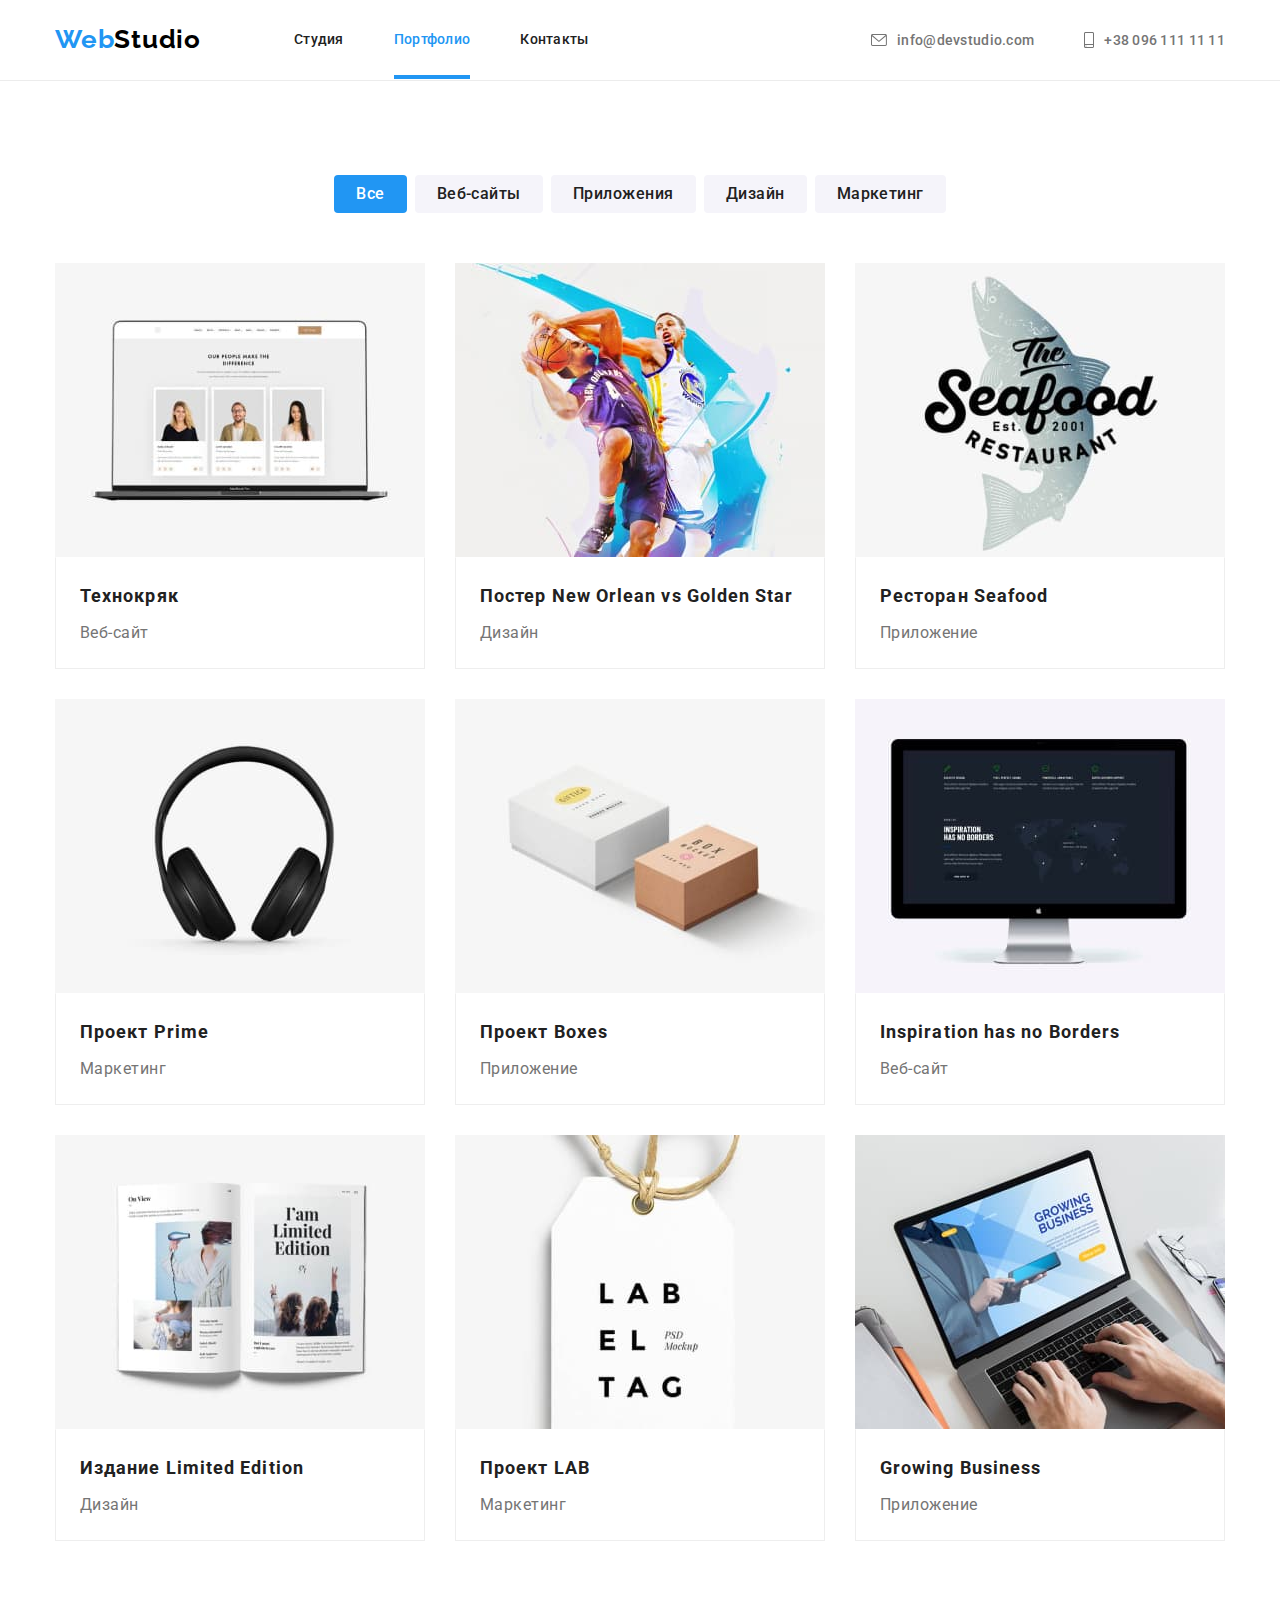
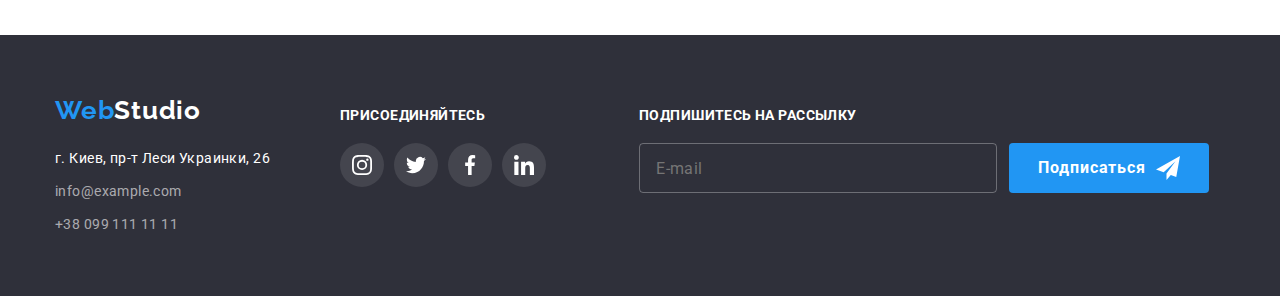
==== commit 7f4fdeae: "Update css to scss format" ====
--- a/portfolio.html
+++ b/portfolio.html
@@ -171,16 +171,16 @@
 
   <footer class="footer">
       <div class="container">
-        <div class="main-footer">
+        <div class="footer__main-footer">
 
           <div class="footer-left">
       
             <a href="./" class="logo">Web<span class="logo__bottom">Studio</span></a>
       
-            <address class="text top-margin">
-              <p class="address">г. Киев, пр-т Леси Украинки, 26</p>
-              <a href="mailto:info@example.com" class="contacts">info@example.com</a>
-              <a href="tel:+380991111111" class="contacts">+38 099 111 11 11</a>
+            <address class="footer-left__text footer-left__top-margin">
+              <p class="footer-left__address">г. Киев, пр-т Леси Украинки, 26</p>
+              <a href="mailto:info@example.com" class="footer-left__contacts">info@example.com</a>
+              <a href="tel:+380991111111" class="footer-left__contacts">+38 099 111 11 11</a>
             </address>
       
           </div>
@@ -189,33 +189,33 @@
       
             <ul class="join-us">
       
-              <li class="item">
-                <a href="" class="link">
-                  <svg class="icon">
+              <li class="join-us__item">
+                <a href="" class="join-us__link">
+                  <svg class="join-us__icon">
                     <use href="./images/icons.svg#icon-instagram-grey"></use>
                   </svg>
                 </a>
               </li>
       
-              <li class="item">
-                <a href="" class="link">
-                  <svg class="icon">
+              <li class="join-us__item">
+                <a href="" class="join-us__link">
+                  <svg class="join-us__icon">
                     <use href="./images/icons.svg#icon-twitter-grey"></use>
                   </svg>
                 </a>
               </li>
       
-              <li class="item">
-                <a href="" class="link">
-                  <svg class="icon">
+              <li class="join-us__item">
+                <a href="" class="join-us__link">
+                  <svg class="join-us__icon">
                     <use href="./images/icons.svg#icon-facebook-grey"></use>
                   </svg>
                 </a>
               </li>
       
-              <li class="item">
-                <a href="" class="link">
-                  <svg class="icon">
+              <li class="join-us__item">
+                <a href="" class="join-us__link">
+                  <svg class="join-us__icon">
                     <use href="./images/icons.svg#icon-linkedin-grey"></use>
                   </svg>
                 </a>
@@ -227,18 +227,18 @@
 
         <div class="footer-right">
         
-          <form name="signup-form">
+          <form action="#" name="signup-form">
             <div class="signup-form">
         
               <div class="signup-email">
-                <label for="signup-email" class="signup-label">Подпишитесь на рассылку</label>
-                <input type="email" placeholder="E-mail" class="signup-input" name="email" id="signup-email">
+                <label for="signup-email" class="signup-email__label">Подпишитесь на рассылку</label>
+                <input type="email" placeholder="E-mail" class="signup-email__input" name="email" id="signup-email">
               </div>
         
               <div class="signup-btn">
-                <button type="submit" class="signup-button">
+                <button type="submit" class="signup-btn__button">
                   <span>Подписаться</span>
-                  <svg class="signup-icon">
+                  <svg class="signup-btn__icon">
                     <use href="./images/icons.svg#icon-btn-sign"></use>
                   </svg>
                 </button>
--- a/css/main.min.css
+++ b/css/main.min.css
@@ -1,2 +1,2 @@
-:root{--main-text-color: #757575;--title-text-color: #212121;--accent-color: #2196f3;--primary-bg-color: #ffffff;--top-section-bg-color: #2f303a;--team-section-bg-color: #f5f4fa;--footer-bg-color: #2f303a;--footer-text-color: rgba(255, 255, 255, 0.6);--logo-right-color: #000000;--logo-bottom-right-color: #ffffff;--primary-button-text-color: #ffffff;--primary-button-bg-color: #2196f3;--button-text-color: #212121;--button-bg-color: #f5f4fa;--hero-bg-color: #c4c4c4;--footer-bg-color: #2f303a;--header-line-color: #ececec;--project-item-border-color: #eeeeee;--icon-main-color: #a8b1b8;--header-item-right-margin: 50px;--header-top-margin: 24px;--header-bottom-margin: 25px;--logo-right-margin: 93px;--footer-top-bottom-padding: 60px;--footer-bottom-margin: 20px;--footer-item-margin: 9px;--container-width: 1200px;--container-gutter: 30px;--container-items: 1}p,h1,h2,h3{margin:0}button{cursor:pointer}ul{margin:0;padding:0;list-style:none}.img-no-gap{display:block}.hidden{display:none}.section{padding-top:94px;padding-bottom:94px}.section.no-padding{padding-bottom:0}.section-title{color:var(--title-text-color);font-size:36px;line-height:1.17;text-align:center;margin-bottom:50px}.visually-hidden{position:absolute;white-space:nowrap;width:1px;height:1px;overflow:hidden;border:0;padding:0;clip:rect(0 0 0 0);clip-path:inset(50%);margin:-1px}.page{background-color:var(--primary-bg-color);color:var(--main-text-color);font-family:Roboto, sans-serif;letter-spacing:0.03em}.container{margin-left:auto;margin-right:auto;width:var(--container-width);padding:0 calc(var(--container-gutter) / 2)}.logo{color:var(--accent-color);font-family:Raleway, sans-serif;font-weight:700;font-size:26px;line-height:1.19231;letter-spacing:.03em;text-decoration:none}.logo__r-margin{margin-right:var(--logo-right-margin)}.logo__right{color:var(--logo-right-color)}.logo__bottom{color:var(--logo-bottom-right-color)}.page-header{background-color:var(--primary-bg-color);border-bottom:1px solid var(--header-line-color);padding-top:var(--header-top-margin);padding-bottom:var(--header-bottom-margin)}.header-set{display:flex;justify-content:space-between;align-items:center}.header-subset{display:flex;align-items:center}.site-nav{display:flex}.site-nav__link{color:var(--title-text-color);font-weight:500;font-size:14px;line-height:1.14286;letter-spacing:.02em;text-decoration:none;transition:color 250ms cubic-bezier(0.4, 0, 0.2, 1)}.site-nav__link_current{position:relative;color:var(--accent-color)}.site-nav__link_current::after{content:'';position:absolute;left:0;bottom:-32px;width:100%;height:4px;background-color:var(--accent-color)}.site-nav__link:hover,.site-nav__link:focus{color:var(--accent-color)}.site-nav__item:not(:last-child){margin-right:var(--header-item-right-margin)}.site-contacts{display:flex}.site-contacts__item{align-items:center}.site-contacts__item:not(:last-child){margin-right:var(--header-item-right-margin)}.site-contacts__email-icon{width:16px;height:12px;margin-right:10px;fill:currentcolor}.site-contacts__phone-icon{width:10px;height:16px;margin-right:10px;fill:currentcolor}.site-contacts__link{color:var(--main-text-color);font-weight:500;font-size:14px;line-height:1.14;letter-spacing:0.02em;text-decoration:none;display:flex;align-items:center;justify-content:center;transition:color 250ms cubic-bezier(0.4, 0, 0.2, 1)}.site-contacts__link:hover,.site-contacts__link:focus{color:var(--accent-color)}.footer{background-color:var(--footer-bg-color);margin-left:auto;margin-right:auto;padding-top:var(--footer-top-bottom-padding);padding-bottom:var(--footer-top-bottom-padding)}.main-footer{display:flex}.footer-center{padding-top:48px;padding-left:70px}.footer .top-margin{margin-top:var(--footer-bottom-margin)}.footer .text{display:flex;flex-direction:column;font-style:normal;font-size:14px;line-height:1.71}.footer .address{color:var(--primary-bg-color)}.footer .contacts{color:var(--footer-text-color);text-decoration:none;margin-top:var(--footer-item-margin);transition:color 250ms cubic-bezier(0.4, 0, 0.2, 1)}.footer .contacts:hover,.footer .contacts:focus{color:var(--accent-color)}.join-us{display:flex;gap:10px;position:relative}.join-us::before{content:'Присоединяйтесь';position:absolute;top:calc(-20px - 16px);left:0;color:var(--primary-bg-color);text-transform:uppercase;font-weight:700;font-size:14px;line-height:calc(16 / 14);letter-spacing:0.03em}.join-us .item{width:44px;height:44px}.join-us .link{width:100%;height:100%;border-radius:50%;background-color:rgba(255,255,255,0.1);color:var(--primary-bg-color);display:flex;align-items:center;justify-content:center;transition:background-color 250ms cubic-bezier(0.4, 0, 0.2, 1),color 250ms cubic-bezier(0.4, 0, 0.2, 1)}.join-us .icon{width:20px;height:20px;fill:currentcolor}.join-us .link:hover,.join-us .link:focus{background-color:var(--accent-color);color:var(--primary-bg-color)}.footer-right{margin-left:93px;padding-top:12px}.signup-form{display:flex;flex-direction:row}.signup-label{display:block;color:var(--primary-bg-color);font-weight:700;font-size:14px;line-height:calc(16 / 14);letter-spacing:0.03em;text-transform:uppercase;margin-bottom:20px}.signup-input{display:block;border:1px solid rgba(255,255,255,0.3);border-radius:4px;background-color:transparent;width:358px;height:50px;color:rgba(255,255,255,0.6);font-weight:400;font-size:16px;line-height:calc(20 / 16);letter-spacing:0.03em;padding-left:16px}.signup-btn{margin-top:36px;margin-left:12px}.signup-button{background-color:var(--accent-color);border:none;border-radius:4px;width:200px;height:50px;color:var(--primary-bg-color);font-weight:700;font-size:16px;line-height:calc(30 / 16);letter-spacing:0.06em;display:flex;align-items:center;justify-content:center}.signup-icon{width:24px;height:24px;margin-left:10px;fill:currentcolor}.hero{background-color:var(--hero-bg-color);max-width:1600px;height:600px;margin:0 auto;text-align:center;padding:200px 0;background-image:linear-gradient(to right, rgba(47,48,58,0.4), rgba(47,48,58,0.4)),url("../images/hero.jpg");background-repeat:no-repeat;background-position:center;background-size:cover}.hero__title{color:var(--primary-bg-color);font-weight:900;font-size:44px;line-height:1.36364;letter-spacing:.06em;text-transform:uppercase;max-width:696px;margin-left:auto;margin-right:auto;margin-bottom:30px}.hero__button{display:inline-block;border-radius:4px;padding:10px 32px;min-width:200px;color:var(--button-text-color);background-color:var(--button-bg-color);border-style:none;font-family:inherit;font-weight:500;font-size:16px;line-height:1.62;letter-spacing:0.03em}.hero__button_primary{color:var(--primary-button-text-color);background-color:var(--primary-button-bg-color);box-shadow:0px 4px 4px rgba(0,0,0,0.15);font-weight:700;line-height:calc(30 / 16);letter-spacing:0.06em;transition:background-color 250ms cubic-bezier(0.4, 0, 0.2, 1)}.hero__button_primary:hover,.hero__button_primary:focus{background-color:#188ce8}.features{display:flex;--container-items: 4}.features .item{flex-basis:calc(var(--container-width) / var(--container-items) - var(--container-gutter));margin-right:var(--container-gutter)}.features .item:last-child{margin-right:0}.features-logo{width:270px;height:120px;background-color:var(--team-section-bg-color);margin-bottom:30px;padding:25px 100px}.features-icon{width:70px;height:70px}.features .title{color:var(--title-text-color);font-size:14px;line-height:1.14;text-transform:uppercase}.features .text{font-size:14px;line-height:1.71;margin-top:10px}.about{display:flex;--container-items: 3}.about .item{flex-basis:calc(var(--container-width) / var(--container-items) - var(--container-gutter));margin-right:var(--container-gutter);position:relative}.about .item:last-child{margin-right:0}.about .item-description{position:absolute;bottom:0;left:0;width:100%;padding-top:27px;padding-bottom:27px;color:var(--primary-bg-color);background-color:rgba(47,48,58,0.8);font-weight:700;font-size:14px;line-height:calc(16 / 14);text-align:center;letter-spacing:0.03em;text-transform:uppercase}.section.special{background-color:var(--team-section-bg-color);margin-left:auto;margin-right:auto}.employee{display:flex;--container-items: 4;gap:30px}.employee>.item{flex-basis:calc(var(--container-width) / var(--container-items) - var(--container-gutter));background-color:var(--primary-bg-color);border-radius:0px 0px 4px 4px;box-shadow:0px 1px 3px rgba(0,0,0,0.12),0px 1px 1px rgba(0,0,0,0.14),0px 2px 1px rgba(0,0,0,0.2)}.employee .card{padding-top:30px;padding-bottom:30px;text-align:center}.employee .title{color:var(--title-text-color);font-weight:500;font-size:16px;line-height:1.19;text-align:center;margin-bottom:10px}.employee .position{font-size:16px;line-height:1.19;text-align:center;margin-bottom:16px}.social-links{display:flex;--container-items: 4;gap:10px;margin-left:32px;margin-right:32px}.social-links .item{width:44px;height:44px}.social-links .link{width:100%;height:100%;border-radius:50%;background-color:var(--primary-bg-color);display:flex;align-items:center;justify-content:center;color:#afb1b8;transition:background-color 250ms cubic-bezier(0.4, 0, 0.2, 1),color 250ms cubic-bezier(0.4, 0, 0.2, 1)}.social-links .icon{width:20px;height:20px;fill:currentcolor}.social-links .link:hover,.social-links .link:focus{background-color:var(--accent-color);color:var(--primary-bg-color)}.clients{display:flex;--container-items: 6;gap:30px}.clients .item{flex-basis:calc(var(--container-width) / var(--container-items) - var(--container-gutter))}.client-link{width:100%;height:100%;border-radius:4px;border:1px solid var(--icon-main-color);background-color:var(--primary-bg-color);color:var(--icon-main-color);display:flex;padding:16px 32px;align-items:center;justify-content:center;transition:color 250ms cubic-bezier(0.4, 0, 0.2, 1),border 250ms cubic-bezier(0.4, 0, 0.2, 1)}.client-icon{fill:currentcolor}.client-link:hover,.client-link:focus{color:var(--accent-color);border:1px solid var(--accent-color)}.projects{display:flex;flex-wrap:wrap;gap:30px;--container-items: 3}.projects__card{padding:20px 24px}.projects__title{color:var(--title-text-color);font-weight:700;font-size:18px;line-height:2;letter-spacing:.06em;margin-bottom:4px}.projects__category{font-weight:400;font-size:16px;line-height:1.875;letter-spacing:.03em}.projects__item{flex-basis:calc(var(--container-width) / var(--container-items) - var(--container-gutter));transition:box-shadow 250ms cubic-bezier(0.4, 0, 0.2, 1)}.projects__item:hover{box-shadow:0px 1px 1px rgba(0,0,0,0.12),0px 4px 4px rgba(0,0,0,0.06),1px 4px 6px rgba(0,0,0,0.16)}.projects__item:hover .projects__item-text{transform:translateY(0%)}.projects__item_top{position:relative;overflow:hidden}.projects__item_bottom{border:1px solid var(--project-item-border-color);border-top:1px solid transparent}.projects__item-text{position:absolute;width:100%;height:100%;top:0;left:0;color:var(--primary-bg-color);background-color:rgba(33,150,243,0.9);padding:63px 24px;font-weight:400;font-size:18px;line-height:1.55556;letter-spacing:.03em;transform:translateY(101%);transition:transform 250ms cubic-bezier(0.4, 0, 0.2, 1)}.portfolio{display:flex;justify-content:center;margin-bottom:50px}.portfolio__item:not(:last-child){margin-right:8px}.portfolio__filter-button{display:inline-block;border-radius:4px;padding:6px 22px;color:var(--button-text-color);background-color:var(--button-bg-color);border-style:none;font-family:inherit;font-weight:500;font-size:16px;line-height:1.625;letter-spacing:.03em;transition:color 250ms cubic-bezier(0.4, 0, 0.2, 1),background-color 250ms cubic-bezier(0.4, 0, 0.2, 1),box-shadow 250ms cubic-bezier(0.4, 0, 0.2, 1)}.portfolio__filter-button_primary{color:var(--primary-button-text-color);background-color:var(--primary-button-bg-color)}.portfolio__filter-button:hover,.portfolio__filter-button:focus{color:var(--primary-button-text-color);background-color:var(--primary-button-bg-color);box-shadow:0px 3px 1px rgba(0,0,0,0.1),0px 1px 2px rgba(0,0,0,0.08),0px 2px 2px rgba(0,0,0,0.12)}.backdrop{position:fixed;width:100vw;height:100vh;top:0;left:0;background-color:rgba(0,0,0,0.2);opacity:1;transition:all 1250ms cubic-bezier(0.4, 0, 0.2, 1)}.modal{position:absolute;top:50%;left:50%;transform:translate(-50%, -50%) scale(1);min-width:528px;min-height:581px;background-color:var(--primary-bg-color);border-radius:4px;box-shadow:0px 1px 3px rgba(0,0,0,0.12),0px 1px 1px rgba(0,0,0,0.14),0px 2px 1px rgba(0,0,0,0.2);padding:40px;transition:transform 1250ms cubic-bezier(0.4, 0, 0.2, 1)}.backdrop.is-hidden{visibility:hidden;opacity:0;pointer-events:none}.backdrop.is-hidden .modal{transform:translate(-50%, -50%) scale(0)}.backdrop .button{padding:0px}.close-btn{position:absolute;top:8px;right:8px;border-radius:50%;background-color:var(--primary-bg-color);border:1px solid rgba(0,0,0,0.1);padding:0px;width:30px;height:30px;display:flex;align-items:center;justify-content:center}.close-btn:hover .close-btn-icon,.close-btn:focus .close-btn-icon{fill:var(--accent-color)}.close-btn-icon{fill:black;width:18px;height:18px;transition:fill 250ms cubic-bezier(0.4, 0, 0.2, 1)}.form-title{color:var(--title-text-color);font-weight:700;font-size:20px;line-height:calc(23 / 20);letter-spacing:0.03em;margin-bottom:12px;text-align:center}.form-field{margin-bottom:10px;position:relative;display:flex;flex-direction:column}.form-field:focus-within .form-icon{fill:var(--accent-color)}.form-input:focus{outline:none;border-color:var(--accent-color)}.form-label{color:var(--main-text-color);margin-bottom:4px;font-weight:400;font-size:12px;line-height:calc(14 / 12);letter-spacing:0.01em}.form-icon{height:18px;width:18px;fill:var(--title-text-color);display:inline-block;position:absolute;top:50%;left:12px;transition:all 250ms cubic-bezier(0.4, 0, 0.2, 1)}.form-input{color:rgba(117,117,117,0.5);height:40px;width:100%;padding:12px 12px 12px 42px;color:var(--main-text-color);font-weight:400;font-size:14px;line-height:calc(16 / 14);letter-spacing:0.03em;border-width:1px;border-style:solid;border-color:rgba(33,33,33,0.2);border-radius:4px;transition:border-color 250ms cubic-bezier(0.4, 0, 0.2, 1)}.comment-input{margin-top:4px;height:138px;width:100%;padding:12px 16px;color:var(--main-text-color);font-weight:400;font-size:14px;line-height:calc(16 / 14);letter-spacing:0.03em;border:1px solid rgba(33,33,33,0.2);border-radius:4px;resize:none;transition:border 250ms cubic-bezier(0.4, 0, 0.2, 1)}.comment-input:focus{outline:none;border:1px solid var(--accent-color)}.comment-input::placeholder{color:rgba(117,117,117,0.5);font-weight:400;font-size:14px;line-height:calc(16 / 14);letter-spacing:0.01em}.form-agreement{margin-top:20px;margin-bottom:30px}.check-text{color:var(--main-text-color);font-weight:400;font-size:14px;line-height:calc(24 / 14);letter-spacing:0.03em;display:flex;align-items:center;justify-content:center}.check-text span{width:16px;height:15px;border:2px solid var(--title-text-color);border-radius:1px;margin-right:8px;display:flex;align-items:center;justify-content:center}.input-icon-check{fill:var(--primary-bg-color)}.input-check:checked+.check-text span{background-color:var(--accent-color);border:none}.form-link{color:var(--accent-color)}.form-button{display:block;color:var(--primary-bg-color);background-color:var(--accent-color);box-shadow:0px 4px 4px rgba(0,0,0,0.15);border:none;border-radius:4px;width:200px;height:50px;margin-left:auto;margin-right:auto;font-weight:700;font-size:16px;line-height:calc(30 / 16);letter-spacing:0.06em;transition:background-color 250ms cubic-bezier(0.4, 0, 0.2, 1)}.form-button:hover,.form-button:focus{background-color:#188ce8}
+:root{--main-text-color: #757575;--title-text-color: #212121;--accent-color: #2196f3;--primary-bg-color: #ffffff;--top-section-bg-color: #2f303a;--team-section-bg-color: #f5f4fa;--footer-bg-color: #2f303a;--footer-text-color: rgba(255, 255, 255, 0.6);--logo-right-color: #000000;--logo-bottom-right-color: #ffffff;--primary-button-text-color: #ffffff;--primary-button-bg-color: #2196f3;--button-text-color: #212121;--button-bg-color: #f5f4fa;--hero-bg-color: #c4c4c4;--footer-bg-color: #2f303a;--header-line-color: #ececec;--project-item-border-color: #eeeeee;--icon-main-color: #a8b1b8;--header-item-right-margin: 50px;--header-top-margin: 24px;--header-bottom-margin: 25px;--logo-right-margin: 93px;--footer-top-bottom-padding: 60px;--footer-bottom-margin: 20px;--footer-item-margin: 9px;--container-width: 1200px;--container-gutter: 30px;--container-items: 1}p,h1,h2,h3{margin:0}button{cursor:pointer}ul{margin:0;padding:0;list-style:none}.img-no-gap{display:block}.hidden{display:none}.section{padding-top:94px;padding-bottom:94px}.section__title{color:var(--title-text-color);font-weight:700;font-size:36px;line-height:1.16667;letter-spacing:.03em;text-align:center;margin-bottom:50px}.section__no-padding{padding-bottom:0}.section__special{background-color:var(--team-section-bg-color);margin-left:auto;margin-right:auto}.visually-hidden{position:absolute;white-space:nowrap;width:1px;height:1px;overflow:hidden;border:0;padding:0;clip:rect(0 0 0 0);clip-path:inset(50%);margin:-1px}.page{background-color:var(--primary-bg-color);color:var(--main-text-color);font-family:Roboto, sans-serif;letter-spacing:0.03em}.container{margin-left:auto;margin-right:auto;width:var(--container-width);padding:0 calc(var(--container-gutter) / 2)}.logo{color:var(--accent-color);font-family:Raleway, sans-serif;font-weight:700;font-size:26px;line-height:1.19231;letter-spacing:.03em;text-decoration:none}.logo__r-margin{margin-right:var(--logo-right-margin)}.logo__right{color:var(--logo-right-color)}.logo__bottom{color:var(--logo-bottom-right-color)}.social-links{display:flex;--container-items: 4;gap:10px;margin-left:32px;margin-right:32px}.social-links__item{width:44px;height:44px}.social-links__icon{width:20px;height:20px;fill:currentcolor}.social-links__link{width:100%;height:100%;border-radius:50%;background-color:var(--primary-bg-color);display:flex;align-items:center;justify-content:center;color:#afb1b8;transition:background-color 250ms cubic-bezier(0.4, 0, 0.2, 1),color 250ms cubic-bezier(0.4, 0, 0.2, 1)}.social-links__link:hover,.social-links__link:focus{background-color:var(--accent-color);color:var(--primary-bg-color)}.page-header{background-color:var(--primary-bg-color);border-bottom:1px solid var(--header-line-color);padding-top:var(--header-top-margin);padding-bottom:var(--header-bottom-margin)}.header-set{display:flex;justify-content:space-between;align-items:center}.header-subset{display:flex;align-items:center}.site-nav{display:flex}.site-nav__link{color:var(--title-text-color);font-weight:500;font-size:14px;line-height:1.14286;letter-spacing:.02em;text-decoration:none;transition:color 250ms cubic-bezier(0.4, 0, 0.2, 1)}.site-nav__link_current{position:relative;color:var(--accent-color)}.site-nav__link_current::after{content:'';position:absolute;left:0;bottom:-32px;width:100%;height:4px;background-color:var(--accent-color)}.site-nav__link:hover,.site-nav__link:focus{color:var(--accent-color)}.site-nav__item:not(:last-child){margin-right:var(--header-item-right-margin)}.site-contacts{display:flex}.site-contacts__item{align-items:center}.site-contacts__item:not(:last-child){margin-right:var(--header-item-right-margin)}.site-contacts__email-icon{width:16px;height:12px;margin-right:10px;fill:currentcolor}.site-contacts__phone-icon{width:10px;height:16px;margin-right:10px;fill:currentcolor}.site-contacts__link{color:var(--main-text-color);font-weight:500;font-size:14px;line-height:1.14286;letter-spacing:.02em;text-decoration:none;display:flex;align-items:center;justify-content:center;transition:color 250ms cubic-bezier(0.4, 0, 0.2, 1)}.site-contacts__link:hover,.site-contacts__link:focus{color:var(--accent-color)}.footer{background-color:var(--footer-bg-color);margin-left:auto;margin-right:auto;padding-top:var(--footer-top-bottom-padding);padding-bottom:var(--footer-top-bottom-padding)}.footer__main-footer{display:flex}.footer-left__text{display:flex;flex-direction:column}.footer-left__top-margin{margin-top:var(--footer-bottom-margin)}.footer-left__address{color:var(--primary-bg-color);font-weight:400;font-size:14px;line-height:1.71429;letter-spacing:.03em;font-style:normal}.footer-left__contacts{color:var(--footer-text-color);font-weight:400;font-size:14px;line-height:1.71429;letter-spacing:.03em;font-style:normal;text-decoration:none;margin-top:var(--footer-item-margin);transition:color 250ms cubic-bezier(0.4, 0, 0.2, 1)}.footer-left__contacts:hover,.footer-left__contacts:focus{color:var(--accent-color)}.footer-center{padding-top:48px;padding-left:70px}.join-us{display:flex;gap:10px;position:relative}.join-us::before{content:'Присоединяйтесь';position:absolute;top:calc(-20px - 16px);left:0;color:var(--primary-bg-color);text-transform:uppercase;font-weight:700;font-size:14px;line-height:1.14286;letter-spacing:.03em}.join-us__item{width:44px;height:44px}.join-us__link{width:100%;height:100%;border-radius:50%;background-color:rgba(255,255,255,0.1);color:var(--primary-bg-color);display:flex;align-items:center;justify-content:center;transition:background-color 250ms cubic-bezier(0.4, 0, 0.2, 1),color 250ms cubic-bezier(0.4, 0, 0.2, 1)}.join-us__link:hover,.join-us__link:focus{background-color:var(--accent-color);color:var(--primary-bg-color)}.join-us__icon{width:20px;height:20px;fill:currentcolor}.footer-right{margin-left:93px;padding-top:12px}.signup-form{display:flex}.signup-email__label{display:block;color:var(--primary-bg-color);font-weight:700;font-size:14px;line-height:1.14286;letter-spacing:.03em;text-transform:uppercase;margin-bottom:20px}.signup-email__input{display:block;border:1px solid rgba(255,255,255,0.3);border-radius:4px;background-color:transparent;width:358px;height:50px;color:rgba(255,255,255,0.6);font-weight:400;font-size:16px;line-height:1.25;letter-spacing:.03em;padding-left:16px}.signup-btn{margin-top:36px;margin-left:12px}.signup-btn__button{background-color:var(--accent-color);border:none;border-radius:4px;width:200px;height:50px;color:var(--primary-bg-color);font-weight:700;font-size:16px;line-height:1.875;letter-spacing:.06em;display:flex;align-items:center;justify-content:center}.signup-btn__icon{width:24px;height:24px;margin-left:10px;fill:currentcolor}.hero{background-color:var(--hero-bg-color);max-width:1600px;height:600px;margin:0 auto;text-align:center;padding:200px 0;background-image:linear-gradient(to right, rgba(47,48,58,0.4), rgba(47,48,58,0.4)),url("../images/hero.jpg");background-repeat:no-repeat;background-position:center;background-size:cover}.hero__title{color:var(--primary-bg-color);font-weight:900;font-size:44px;line-height:1.36364;letter-spacing:.06em;text-transform:uppercase;max-width:696px;margin-left:auto;margin-right:auto;margin-bottom:30px}.hero__button{display:inline-block;border-radius:4px;padding:10px 32px;min-width:200px;color:var(--button-text-color);background-color:var(--button-bg-color);border-style:none;font-family:inherit;font-weight:500;font-size:16px;line-height:1.625;letter-spacing:.03em}.hero__button_primary{color:var(--primary-button-text-color);background-color:var(--primary-button-bg-color);box-shadow:0px 4px 4px rgba(0,0,0,0.15);font-weight:700;font-size:16px;line-height:1.875;letter-spacing:.06em;transition:background-color 250ms cubic-bezier(0.4, 0, 0.2, 1)}.hero__button_primary:hover,.hero__button_primary:focus{background-color:#188ce8}.features{display:flex;--container-items: 4}.features__item{flex-basis:calc(var(--container-width) / var(--container-items) - var(--container-gutter));margin-right:var(--container-gutter)}.features__item:last-child{margin-right:0}.features__logo{width:270px;height:120px;background-color:var(--team-section-bg-color);margin-bottom:30px;padding:25px 100px}.features__icon{width:70px;height:70px}.features__title{color:var(--title-text-color);font-weight:700;font-size:14px;line-height:1.14286;letter-spacing:.03em;text-transform:uppercase}.features__text{font-weight:400;font-size:14px;line-height:1.71429;letter-spacing:.03em;margin-top:10px}.about{display:flex;--container-items: 3}.about__item{flex-basis:calc(var(--container-width) / var(--container-items) - var(--container-gutter));margin-right:var(--container-gutter);position:relative}.about__item:last-child{margin-right:0}.about__item-description{position:absolute;bottom:0;left:0;width:100%;padding-top:27px;padding-bottom:27px;color:var(--primary-bg-color);background-color:rgba(47,48,58,0.8);font-weight:700;font-size:14px;line-height:1.14286;letter-spacing:.03em;text-align:center;text-transform:uppercase}.employee{display:flex;--container-items: 4;gap:30px}.employee__item{flex-basis:calc(var(--container-width) / var(--container-items) - var(--container-gutter));background-color:var(--primary-bg-color);border-radius:0px 0px 4px 4px;box-shadow:0px 1px 3px rgba(0,0,0,0.12),0px 1px 1px rgba(0,0,0,0.14),0px 2px 1px rgba(0,0,0,0.2)}.employee__card{padding-top:30px;padding-bottom:30px;text-align:center}.employee__title{color:var(--title-text-color);font-weight:500;font-size:16px;line-height:1.1875;letter-spacing:.03em;text-align:center;margin-bottom:10px}.employee__position{color:var(--main-text-color);font-weight:400;font-size:16px;line-height:1.1875;letter-spacing:.03em;text-align:center;margin-bottom:16px}.clients{display:flex;--container-items: 6;gap:30px}.clients__item{flex-basis:calc(var(--container-width) / var(--container-items) - var(--container-gutter))}.clients__link{width:100%;height:100%;border-radius:4px;border:1px solid var(--icon-main-color);background-color:var(--primary-bg-color);color:var(--icon-main-color);display:flex;padding:16px 32px;align-items:center;justify-content:center;transition:color 250ms cubic-bezier(0.4, 0, 0.2, 1),border 250ms cubic-bezier(0.4, 0, 0.2, 1)}.clients__link:hover,.clients__link:focus{color:var(--accent-color);border:1px solid var(--accent-color)}.clients__icon{fill:currentcolor}.projects{display:flex;flex-wrap:wrap;gap:30px;--container-items: 3}.projects__card{padding:20px 24px}.projects__title{color:var(--title-text-color);font-weight:700;font-size:18px;line-height:2;letter-spacing:.06em;margin-bottom:4px}.projects__category{font-weight:400;font-size:16px;line-height:1.875;letter-spacing:.03em}.projects__item{flex-basis:calc(var(--container-width) / var(--container-items) - var(--container-gutter));transition:box-shadow 250ms cubic-bezier(0.4, 0, 0.2, 1)}.projects__item:hover{box-shadow:0px 1px 1px rgba(0,0,0,0.12),0px 4px 4px rgba(0,0,0,0.06),1px 4px 6px rgba(0,0,0,0.16)}.projects__item:hover .projects__item-text{transform:translateY(0%)}.projects__item_top{position:relative;overflow:hidden}.projects__item_bottom{border:1px solid var(--project-item-border-color);border-top:1px solid transparent}.projects__item-text{position:absolute;width:100%;height:100%;top:0;left:0;color:var(--primary-bg-color);background-color:rgba(33,150,243,0.9);padding:63px 24px;font-weight:400;font-size:18px;line-height:1.55556;letter-spacing:.03em;transform:translateY(101%);transition:transform 250ms cubic-bezier(0.4, 0, 0.2, 1)}.portfolio{display:flex;justify-content:center;margin-bottom:50px}.portfolio__item:not(:last-child){margin-right:8px}.portfolio__filter-button{display:inline-block;border-radius:4px;padding:6px 22px;color:var(--button-text-color);background-color:var(--button-bg-color);border-style:none;font-family:inherit;font-weight:500;font-size:16px;line-height:1.625;letter-spacing:.03em;transition:color 250ms cubic-bezier(0.4, 0, 0.2, 1),background-color 250ms cubic-bezier(0.4, 0, 0.2, 1),box-shadow 250ms cubic-bezier(0.4, 0, 0.2, 1)}.portfolio__filter-button_primary{color:var(--primary-button-text-color);background-color:var(--primary-button-bg-color)}.portfolio__filter-button:hover,.portfolio__filter-button:focus{color:var(--primary-button-text-color);background-color:var(--primary-button-bg-color);box-shadow:0px 3px 1px rgba(0,0,0,0.1),0px 1px 2px rgba(0,0,0,0.08),0px 2px 2px rgba(0,0,0,0.12)}.backdrop{position:fixed;width:100vw;height:100vh;top:0;left:0;background-color:rgba(0,0,0,0.2);opacity:1;transition:all 1250ms cubic-bezier(0.4, 0, 0.2, 1)}.backdrop_is-hidden{visibility:hidden;opacity:0;pointer-events:none}.backdrop_is-hidden .modal{transform:translate(-50%, -50%) scale(0)}.modal{position:absolute;top:50%;left:50%;transform:translate(-50%, -50%) scale(1);min-width:528px;min-height:581px;background-color:var(--primary-bg-color);border-radius:4px;box-shadow:0px 1px 3px rgba(0,0,0,0.12),0px 1px 1px rgba(0,0,0,0.14),0px 2px 1px rgba(0,0,0,0.2);padding:40px;transition:transform 1250ms cubic-bezier(0.4, 0, 0.2, 1)}.modal__button{padding:0px}.modal__form-title{color:var(--title-text-color);font-weight:700;font-size:20px;line-height:1.15;letter-spacing:.03em;margin-bottom:12px;text-align:center}.modal__form-field{margin-bottom:10px;position:relative;display:flex;flex-direction:column}.modal__form-field:focus-within .modal__form-icon{fill:var(--accent-color)}.modal__form-label{color:var(--main-text-color);margin-bottom:4px;font-weight:400;font-size:12px;line-height:1.16667;letter-spacing:.01em}.modal__form-icon{height:18px;width:18px;fill:var(--title-text-color);display:inline-block;position:absolute;top:50%;left:12px;transition:all 250ms cubic-bezier(0.4, 0, 0.2, 1)}.modal__form-input{color:rgba(117,117,117,0.5);height:40px;width:100%;padding:12px 12px 12px 42px;color:var(--main-text-color);font-weight:400;font-size:14px;line-height:1.14286;letter-spacing:.03em;border-width:1px;border-style:solid;border-color:rgba(33,33,33,0.2);border-radius:4px;transition:border-color 250ms cubic-bezier(0.4, 0, 0.2, 1)}.modal__form-input:focus{outline:none;border-color:var(--accent-color)}.modal__comment-input{margin-top:4px;height:138px;width:100%;padding:12px 16px;color:var(--main-text-color);font-weight:400;font-size:14px;line-height:1.14286;letter-spacing:.03em;border:1px solid rgba(33,33,33,0.2);border-radius:4px;resize:none;transition:border 250ms cubic-bezier(0.4, 0, 0.2, 1)}.modal__comment-input:focus{outline:none;border:1px solid var(--accent-color)}.modal__comment-input::placeholder{color:rgba(117,117,117,0.5);font-weight:400;font-size:14px;line-height:1.14286;letter-spacing:.01em}.modal__submit-button{display:block;color:var(--primary-bg-color);background-color:var(--accent-color);box-shadow:0px 4px 4px rgba(0,0,0,0.15);border:none;border-radius:4px;width:200px;height:50px;margin-left:auto;margin-right:auto;font-weight:700;font-size:16px;line-height:1.875;letter-spacing:.06em;transition:background-color 250ms cubic-bezier(0.4, 0, 0.2, 1)}.modal__submit-button:hover,.modal__submit-button:focus{background-color:#188ce8}.close-btn{position:absolute;top:8px;right:8px;border-radius:50%;background-color:var(--primary-bg-color);border:1px solid rgba(0,0,0,0.1);padding:0px;width:30px;height:30px;display:flex;align-items:center;justify-content:center}.close-btn__icon{fill:black;width:18px;height:18px;transition:fill 250ms cubic-bezier(0.4, 0, 0.2, 1)}.close-btn:hover .close-btn__icon,.close-btn:focus .close-btn__icon{fill:var(--accent-color)}.form-agreement{margin-top:20px;margin-bottom:30px}.form-agreement__check-text{color:var(--main-text-color);font-weight:400;font-size:14px;line-height:1.71429;letter-spacing:.03em;display:flex;align-items:center;justify-content:center}.form-agreement__check-text span{width:16px;height:15px;border:2px solid var(--title-text-color);border-radius:1px;margin-right:8px;display:flex;align-items:center;justify-content:center}.form-agreement__input-icon-check{fill:var(--primary-bg-color)}.form-agreement__input-check:checked+.form-agreement__check-text span{background-color:var(--accent-color);border:none}.form-agreement__link{color:var(--accent-color)}
 /*# sourceMappingURL=main.min.css.map */